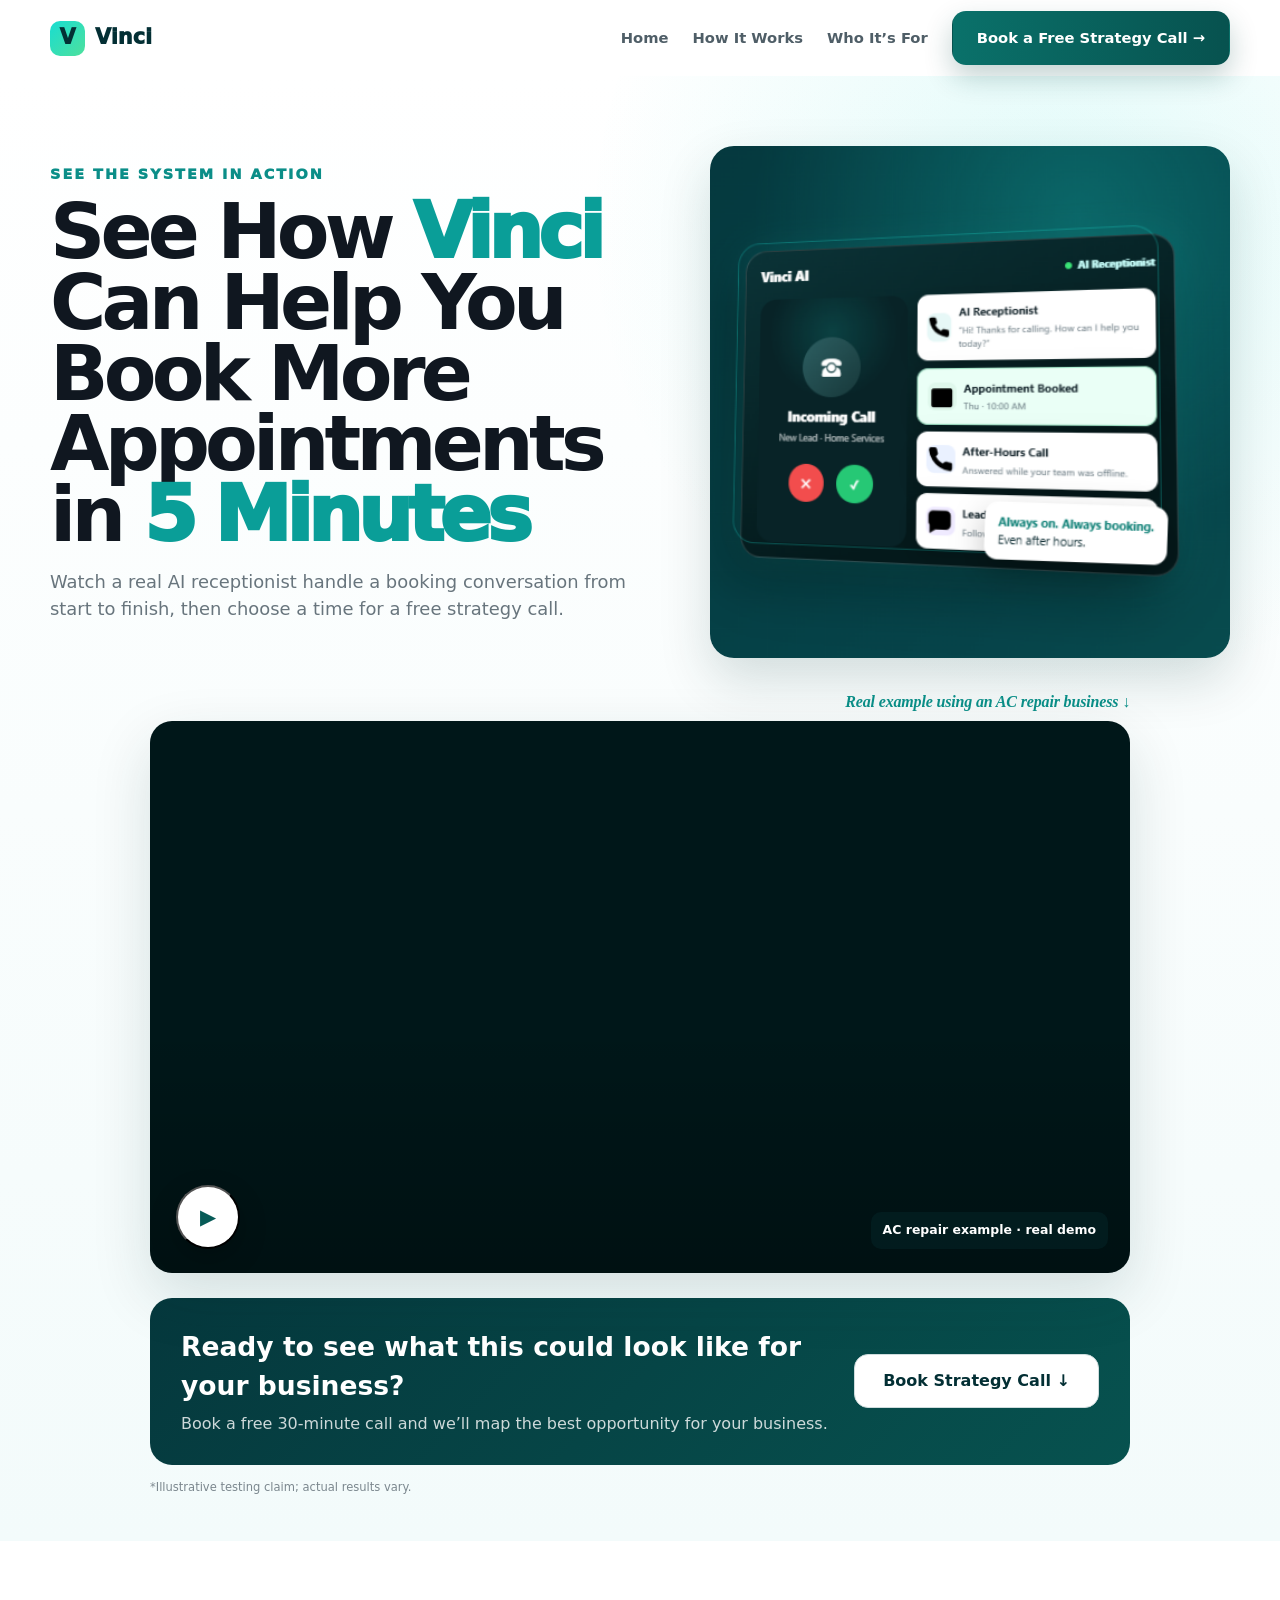
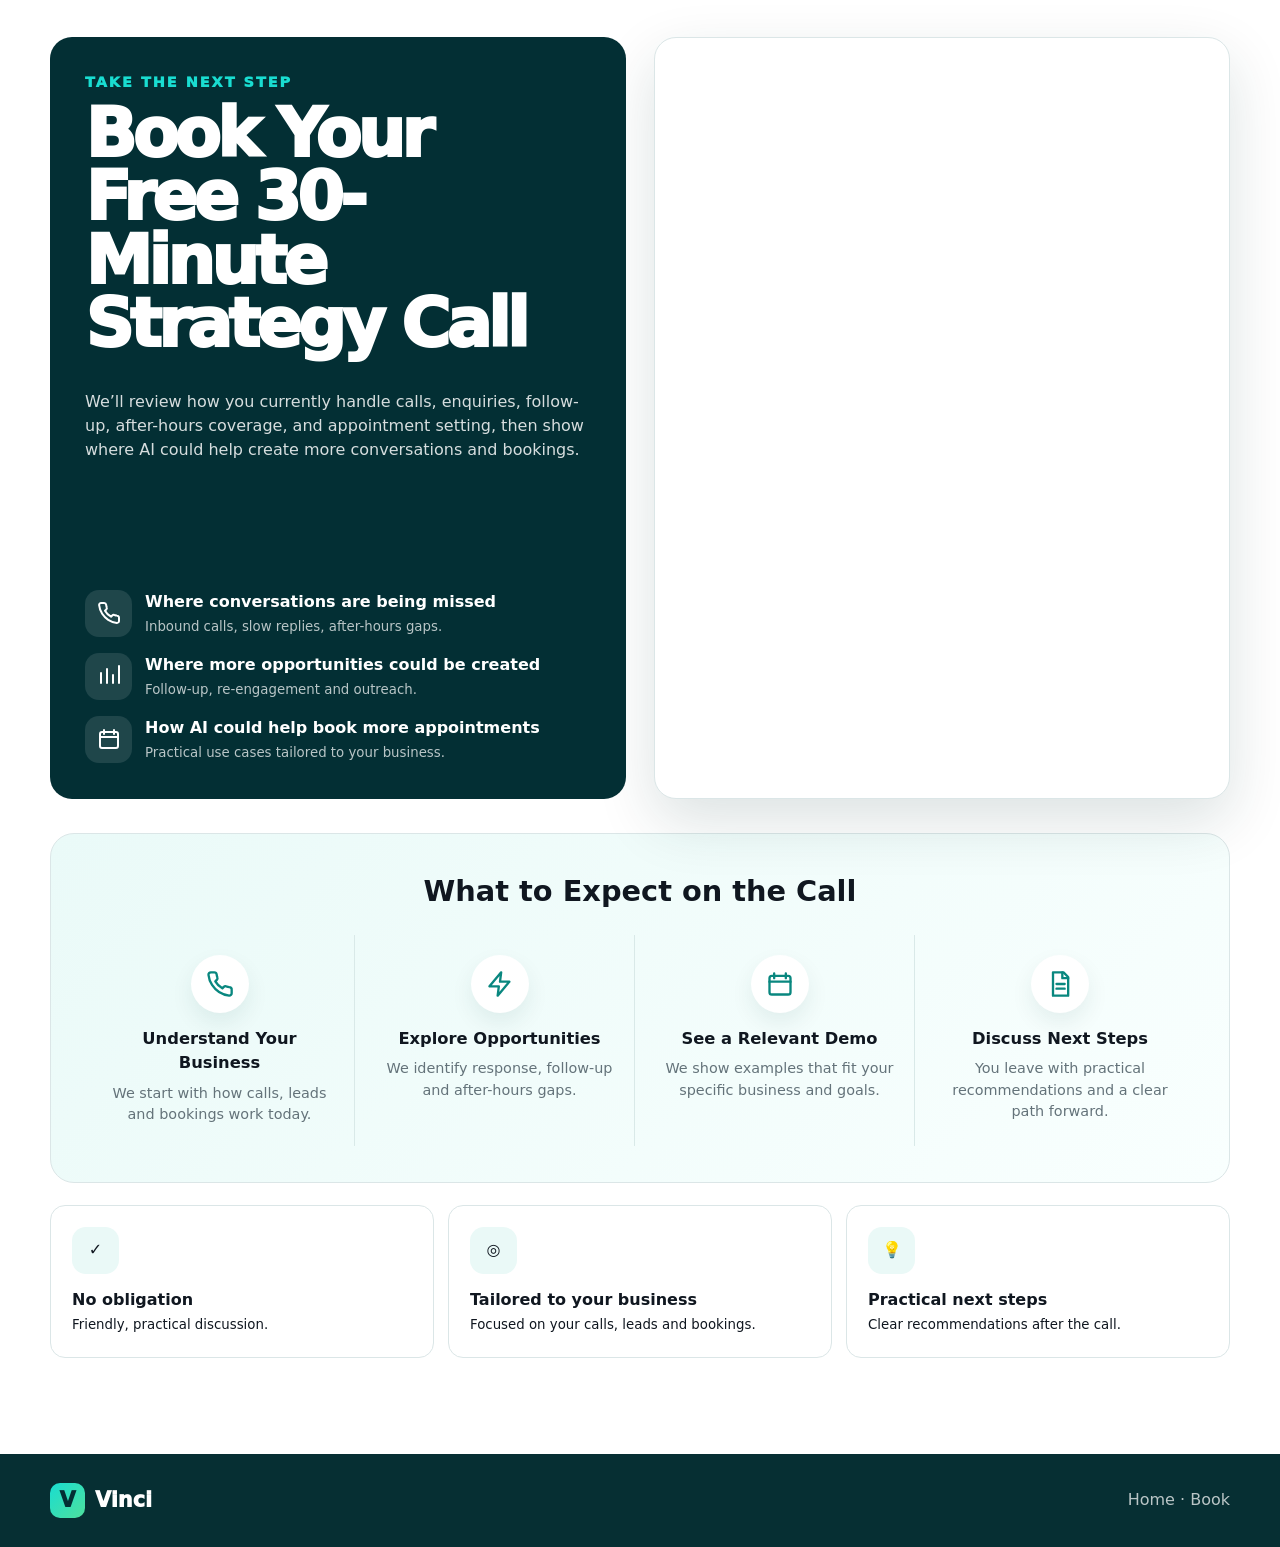
==== booking/index.html @ ddc5b765 "Use official Calendly embed with thank-you redirect" ====
<!doctype html><html><head><meta charset="utf-8"><meta name="viewport" content="width=device-width,initial-scale=1"><title>Book a Free Strategy Call | Vinci</title><link rel="stylesheet" href="/styles.css"></head><body>
<header><div class="container nav"><a class="brand" href="/"><span class="mark">V</span> Vinci</a><nav class="navlinks"><a href="/">Home</a><a href="/#how">How It Works</a><a href="/#industries">Who It’s For</a><a class="btn btn-primary" href="#calendar">Book a Free Strategy Call →</a></nav></div></header>
<section class="page-hero"><div class="container"><div class="booking-intro booking-intro-visual"><div><div class="eyebrow" style="color:#0b8e88">SEE THE SYSTEM IN ACTION</div><h1>See How <span class="booking-highlight">Vinci</span> Can Help You Book More Appointments in <span class="booking-highlight">5 Minutes</span></h1><p class="sub">Watch a real AI receptionist handle a booking conversation from start to finish, then choose a time for a free strategy call.</p></div><div class="booking-hero-art"><img src="/assets/vinci-ai-receptionist-card.png" alt="Vinci AI receptionist receiving a call and booking an appointment"></div></div><div class="booking-video-wrap"><div class="video-demo-note">Real example using an AC repair business ↓</div><div class="video-frame" id="demoVideo"><div class="video-poster" style="background-image:url('https://drive.google.com/thumbnail?id=1KKaw_j008UakHLO01bEk0UsnnMbDaQpM&sz=w1600')" onclick="playDriveVideo('demoVideo')"><button class="custom-play" aria-label="Play video">▶</button><div class="poster-label">AC repair example · real demo</div></div><iframe class="drive-video" data-src="https://drive.google.com/file/d/1KKaw_j008UakHLO01bEk0UsnnMbDaQpM/preview" allow="autoplay; fullscreen" allowfullscreen></iframe></div><div class="after-video-cta"><div><h3>Ready to see what this could look like for your business?</h3><p>Book a free 30-minute call and we’ll map the best opportunity for your business.</p></div><a class="btn btn-secondary" href="#calendar">Book Strategy Call ↓</a></div><div class="disclaimer">*Illustrative testing claim; actual results vary.</div></div></div></section>
<section class="section" id="calendar"><div class="container booking-layout"><div class="booking-copy"><div class="eyebrow">TAKE THE NEXT STEP</div><h2>Book Your <span class="booking-panel-highlight">Free 30-Minute</span> Strategy Call</h2><p>We’ll review how you currently handle calls, enquiries, follow-up, after-hours coverage, and appointment setting, then show where AI could help create more conversations and bookings.</p><div class="booking-points"><div class="booking-point"><span class="point-ico"><svg viewBox="0 0 24 24"><path d="M22 16.9v3a2 2 0 0 1-2.18 2 19.8 19.8 0 0 1-8.63-3.07 19.5 19.5 0 0 1-6-6A19.8 19.8 0 0 1 2.12 4.18 2 2 0 0 1 4.11 2h3a2 2 0 0 1 2 1.72c.12.9.33 1.78.62 2.63a2 2 0 0 1-.45 2.11L8 9.73a16 16 0 0 0 6 6l1.27-1.27a2 2 0 0 1 2.11-.45c.85.29 1.73.5 2.63.62A2 2 0 0 1 22 16.9z"/></svg></span><div><b>Where conversations are being missed</b><br><small>Inbound calls, slow replies, after-hours gaps.</small></div></div><div class="booking-point"><span class="point-ico"><svg viewBox="0 0 24 24"><path d="M4 19V9M10 19V5M16 19v-8M22 19V2"/></svg></span><div><b>Where more opportunities could be created</b><br><small>Follow-up, re-engagement and outreach.</small></div></div><div class="booking-point"><span class="point-ico"><svg viewBox="0 0 24 24"><rect x="3" y="5" width="18" height="16" rx="2"/><path d="M7 3v4M17 3v4M3 10h18"/></svg></span><div><b>How AI could help book more appointments</b><br><small>Practical use cases tailored to your business.</small></div></div></div></div><div class="calendar-card"><div id="calendlyInline" class="calendly-inline-widget" style="min-width:320px;height:760px"></div></div></div>
<div class="container what-expect"><h3>What to Expect on the Call</h3><div class="expect-grid"><div class="expect-step"><div class="expect-icon"><svg viewBox="0 0 24 24"><path d="M22 16.9v3a2 2 0 0 1-2.18 2 19.8 19.8 0 0 1-8.63-3.07 19.5 19.5 0 0 1-6-6A19.8 19.8 0 0 1 2.12 4.18 2 2 0 0 1 4.11 2h3a2 2 0 0 1 2 1.72c.12.9.33 1.78.62 2.63a2 2 0 0 1-.45 2.11L8 9.73a16 16 0 0 0 6 6l1.27-1.27a2 2 0 0 1 2.11-.45c.85.29 1.73.5 2.63.62A2 2 0 0 1 22 16.9z"/></svg></div><b>Understand Your Business</b><p>We start with how calls, leads and bookings work today.</p></div><div class="expect-step"><div class="expect-icon"><svg viewBox="0 0 24 24"><path d="M13 2 3 14h8l-1 8 10-12h-8z"/></svg></div><b>Explore Opportunities</b><p>We identify response, follow-up and after-hours gaps.</p></div><div class="expect-step"><div class="expect-icon"><svg viewBox="0 0 24 24"><rect x="3" y="5" width="18" height="16" rx="2"/><path d="M7 3v4M17 3v4M3 10h18"/></svg></div><b>See a Relevant Demo</b><p>We show examples that fit your specific business and goals.</p></div><div class="expect-step"><div class="expect-icon"><svg viewBox="0 0 24 24"><path d="M6 2h9l4 4v16H6z"/><path d="M14 2v5h5M9 12h7M9 16h7"/></svg></div><b>Discuss Next Steps</b><p>You leave with practical recommendations and a clear path forward.</p></div></div></div>
<div class="container trust-row"><div class="trust"><span class="trust-ico">✓</span><b>No obligation</b><br><small>Friendly, practical discussion.</small></div><div class="trust"><span class="trust-ico">◎</span><b>Tailored to your business</b><br><small>Focused on your calls, leads and bookings.</small></div><div class="trust"><span class="trust-ico">💡</span><b>Practical next steps</b><br><small>Clear recommendations after the call.</small></div></div></section>
<footer class="footer"><div class="container footer-row"><div class="brand" style="color:#fff"><span class="mark">V</span> Vinci</div><div><a href="/">Home</a> · <a href="/booking/">Book</a></div></div></footer><script>function playDriveVideo(id){const f=document.getElementById(id);const i=f.querySelector('iframe');i.src=i.dataset.src+'?autoplay=1';f.classList.add('playing');f.querySelector('.video-poster').style.display='none';}</script>
<script src="https://assets.calendly.com/assets/external/widget.js" async></script>
<script>
(function(){
  function initCalendly(){
    var target=document.getElementById('calendlyInline');
    if(!target) return;
    if(window.Calendly && typeof window.Calendly.initInlineWidget==='function'){
      window.Calendly.initInlineWidget({
        url:'https://calendly.com/vincilabs26/30min',
        parentElement:target,
        prefill:{},
        utm:{}
      });
      return;
    }
    setTimeout(initCalendly,100);
  }

  window.addEventListener('message',function(e){
    var d=e && e.data;
    if(!d || typeof d.event!=='string') return;
    if(d.event==='calendly.event_scheduled'){
      window.location.assign('/thank-you/');
    }
  });

  if(document.readyState==='loading'){
    document.addEventListener('DOMContentLoaded',initCalendly);
  }else{
    initCalendly();
  }
})();
</script></body></html>
---- styles.css ----
:root{--deep:#032f34;--deep2:#064348;--teal:#19ddd1;--teal2:#11b8b2;--mint:#dff9f6;--ink:#101720;--muted:#68757d;--line:#dbe6e7;--wash:#f5fbfb;--white:#fff;--danger:#ff6262;--amber:#f3a12a;--violet:#7a5de8;--blue:#3c8df0;--green:#17b877;--max:1180px;--shadow:0 22px 60px rgba(4,48,52,.14)}
*{box-sizing:border-box}html{scroll-behavior:smooth}body{margin:0;font-family:Inter,ui-sans-serif,system-ui,-apple-system,BlinkMacSystemFont,"Segoe UI",sans-serif;color:var(--ink);background:#fff;line-height:1.5;-webkit-font-smoothing:antialiased}a{text-decoration:none;color:inherit}.container{width:min(calc(100% - 40px),var(--max));margin:0 auto}.nav{height:76px;display:flex;align-items:center;justify-content:space-between;gap:24px}.brand{display:flex;align-items:center;gap:10px;font-size:1.3rem;font-weight:950;color:var(--deep)}.mark{width:35px;height:35px;border-radius:10px;background:linear-gradient(135deg,var(--teal),#4ee09d);display:grid;place-items:center;color:var(--deep);font-weight:1000}.navlinks{display:flex;gap:24px;align-items:center;font-size:.92rem;font-weight:750;color:#4f5e67}.btn{display:inline-flex;align-items:center;justify-content:center;gap:10px;min-height:54px;padding:0 24px;border-radius:14px;font-weight:900;border:1px solid transparent;transition:.2s}.btn-primary{background:linear-gradient(90deg,#0a716a,#07524f);color:#fff;box-shadow:0 12px 28px rgba(5,69,65,.24)}.btn-primary:hover{transform:translateY(-1px)}.btn-secondary{background:#fff;border-color:#cfdcdd;color:var(--deep)}.hero{position:relative;overflow:hidden;background:radial-gradient(circle at 81% 14%,rgba(25,221,209,.25),transparent 27%),linear-gradient(135deg,#042f34,#06454b 72%,#0a5352);color:#fff;padding:78px 0 34px}.hero:after{content:"";position:absolute;width:520px;height:520px;border-radius:50%;right:-170px;bottom:-290px;background:rgba(25,221,209,.07)}.hero-grid{position:relative;z-index:1;display:grid;grid-template-columns:.98fr 1.02fr;gap:58px;align-items:center}.eyebrow{font-size:.9rem;letter-spacing:.14em;text-transform:uppercase;font-weight:950;color:#78eee7}.hero h1{font-size:clamp(3.7rem,7vw,6.4rem);line-height:.9;letter-spacing:-.068em;margin:15px 0 20px;max-width:760px}.hero h1 .accent{color:var(--teal)}.lead{font-size:1.1rem;color:rgba(255,255,255,.84);max-width:680px}.actions{display:flex;gap:13px;flex-wrap:wrap;margin-top:30px}.hero .btn-secondary{background:transparent;border-color:rgba(255,255,255,.55);color:#fff}.hero-visual{position:relative;min-height:455px;perspective:1200px}.hero-device{position:absolute;inset:28px 12px 12px 30px;transform:rotateY(-9deg) rotateX(3deg);transform-origin:center;border-radius:30px;background:linear-gradient(160deg,#0a2b2e,#05191b 72%);border:1px solid rgba(255,255,255,.15);box-shadow:-24px 28px 80px rgba(0,0,0,.34),0 0 44px rgba(25,221,209,.14);padding:22px}.hero-device:before{content:"";position:absolute;inset:-16px 18px 18px -16px;border:1px solid rgba(25,221,209,.32);border-radius:32px;z-index:-1}.device-head{display:flex;justify-content:space-between;align-items:center;margin-bottom:18px}.device-brand{font-weight:950;font-size:1.18rem}.live{display:flex;align-items:center;gap:7px;font-size:.8rem;font-weight:900;color:#c7fffb}.dot{width:9px;height:9px;border-radius:50%;background:#3be477}.device-grid{display:grid;grid-template-columns:.82fr 1.18fr;gap:14px}.phone-panel{border-radius:23px;background:radial-gradient(circle at 50% 14%,rgba(25,221,209,.16),transparent 30%),#082327;padding:20px;min-height:325px;display:flex;flex-direction:column;align-items:center;justify-content:center}.call-avatar{width:84px;height:84px;border-radius:50%;display:grid;place-items:center;background:linear-gradient(135deg,#2d5f62,#17383a);font-size:2rem;margin-bottom:13px}.incoming{font-size:1.18rem;font-weight:900}.caller{font-size:.82rem;color:rgba(255,255,255,.63);margin-top:4px}.phone-actions{display:flex;gap:18px;margin-top:28px}.phone-action{width:52px;height:52px;border-radius:50%;display:grid;place-items:center;font-weight:950}.hang{background:#f24d4d}.answer{background:#26c875}.conversation{display:grid;align-content:start;gap:11px}.mini-card{background:#fff;color:#15252c;border-radius:15px;padding:15px 16px;box-shadow:0 13px 32px rgba(0,0,0,.18)}.mini-card .row{display:flex;gap:10px;align-items:center}.mini-icon{width:38px;height:38px;border-radius:11px;display:grid;place-items:center;font-weight:900}.mini-card b{font-size:.92rem}.mini-card p{margin:4px 0 0;font-size:.78rem;color:#60717a}.mini-card.booked{background:#eafff6;border:1px solid #abefd0}.floating-badge{position:absolute;right:-15px;bottom:24px;border-radius:18px;background:#fff;color:#113036;padding:15px 18px;box-shadow:0 18px 42px rgba(0,0,0,.24);transform:rotate(3deg)}.floating-badge b{display:block;color:#087d73}.metrics{position:relative;z-index:2;display:grid;grid-template-columns:repeat(4,1fr);gap:15px;margin-top:36px}.metric{border:1px solid rgba(255,255,255,.2);border-radius:18px;padding:23px;background:rgba(255,255,255,.05);min-height:150px}.metric-icon,.claim-ico{width:46px;height:46px;border-radius:13px;display:grid;place-items:center;background:rgba(25,221,209,.12);margin-bottom:14px}.metric-icon svg,.claim-ico svg,.feature-ico svg,.pain-ico svg,.industry-ico svg,.trust-ico svg,.point-ico svg,.confirm-ico svg{width:24px;height:24px;stroke:currentColor;stroke-width:2;fill:none;stroke-linecap:round;stroke-linejoin:round}.metric strong{display:block;font-size:2.45rem;line-height:1;color:var(--teal);letter-spacing:-.04em}.metric span{display:block;margin-top:8px;color:rgba(255,255,255,.92);font-weight:750}.metric small{display:block;margin-top:6px;color:rgba(255,255,255,.58);font-size:.72rem}.section{padding:96px 0}.section h2{font-size:clamp(2.7rem,5vw,4.6rem);line-height:.96;letter-spacing:-.056em;margin:10px 0 18px}.section .sub{color:var(--muted);font-size:1.1rem;max-width:730px}.pain-grid{display:grid;grid-template-columns:1.02fr .98fr;gap:48px;align-items:center}.pain-cards{display:grid;grid-template-columns:repeat(3,1fr);gap:17px;margin-top:31px}.pain{border:1px solid var(--line);border-radius:19px;padding:25px;background:#fff}.pain-ico,.feature-ico,.industry-ico,.trust-ico,.point-ico,.confirm-ico{width:47px;height:47px;border-radius:14px;display:grid;place-items:center;margin-bottom:14px}.pain b{font-size:1.15rem}.pain .num{font-size:2.05rem;font-weight:950;color:#d23b3b;display:block}.pain-visual{min-height:420px;border-radius:28px;background:linear-gradient(135deg,#f1f8f7,#e4f4f2);display:grid;grid-template-columns:.9fr 1.1fr;gap:18px;align-items:center;padding:30px;position:relative;overflow:hidden}.lost-figure{height:320px;border-radius:22px;background:linear-gradient(145deg,#e5ecec,#cddcdb);position:relative;overflow:hidden}.lost-figure:before{content:"";position:absolute;width:165px;height:165px;border-radius:50%;background:linear-gradient(145deg,#5f7072,#33464a);left:50%;top:62px;transform:translateX(-50%)}.lost-figure:after{content:"";position:absolute;width:230px;height:140px;border-radius:120px 120px 0 0;background:#506266;left:50%;bottom:0;transform:translateX(-50%)}.missed-stack{width:100%}.missed{background:#fff;border-radius:16px;padding:16px 18px;box-shadow:0 12px 30px rgba(0,0,0,.08);margin:12px 0;border-left:5px solid #ff5d5d}.missed:nth-child(2){margin-left:22px}.missed:nth-child(3){margin-left:44px}.scribble{font-weight:900;color:#456269;margin-top:20px;font-style:italic}.features{background:linear-gradient(180deg,#eefafa,#fff)}.feature-grid{display:grid;grid-template-columns:.78fr 1.22fr;gap:48px;align-items:start}.feature-list{display:grid;grid-template-columns:repeat(3,1fr);gap:15px}.feature{border:1px solid var(--line);border-radius:17px;padding:23px;background:#fff;min-height:158px}.feature strong{display:block;font-size:1.02rem}.feature p{margin:.45rem 0 0;color:var(--muted);font-size:.91rem}.cta-row{display:flex;gap:12px;flex-wrap:wrap;margin-top:29px}.demo-band{background:linear-gradient(135deg,#06383d,#0a4e4e);color:#fff;padding:62px 0}.demo-grid{display:grid;grid-template-columns:.8fr 1.2fr;gap:40px;align-items:center}.video-frame{border-radius:22px;overflow:hidden;box-shadow:var(--shadow);background:#001719;position:relative;aspect-ratio:16/9}.drive-video{width:100%;height:100%;border:0;display:none;background:#000}.video-frame.playing .drive-video{display:block}.video-poster{position:absolute;inset:0;background-size:cover;background-position:center;cursor:pointer}.video-poster:after{content:"";position:absolute;inset:0;background:linear-gradient(180deg,transparent 55%,rgba(0,0,0,.28))}.custom-play{position:absolute;left:26px;bottom:24px;width:64px;height:64px;border-radius:50%;background:#fff;color:#075b57;display:grid;place-items:center;z-index:2;box-shadow:0 10px 28px rgba(0,0,0,.22);font-size:1.3rem}.poster-label{position:absolute;right:22px;bottom:24px;z-index:2;background:rgba(3,31,34,.78);color:#fff;padding:9px 12px;border-radius:10px;font-size:.78rem;font-weight:850}.industries{display:grid;grid-template-columns:repeat(4,1fr);gap:17px;margin-top:31px}.industry{border:1px solid var(--line);border-radius:18px;padding:23px;background:#fff}.final-cta{background:linear-gradient(135deg,#dff8f7,#f4fffe);text-align:center;padding:84px 0}.final-cta h2{margin:0 auto 14px;max-width:850px}.footer{background:#062f33;color:rgba(255,255,255,.72);padding:29px 0}.footer-row{display:flex;justify-content:space-between;align-items:center;gap:20px}.page-hero{padding:70px 0 44px;background:radial-gradient(circle at 83% 10%,rgba(25,221,209,.13),transparent 28%),linear-gradient(180deg,#fff,#f3fbfb)}.page-hero h1{font-size:clamp(3.25rem,6vw,5.5rem);line-height:.92;letter-spacing:-.062em;margin:12px 0 18px;max-width:980px}.page-hero .sub{color:var(--muted);font-size:1.12rem;max-width:800px}.booking-intro{display:grid;grid-template-columns:1fr .42fr;gap:24px;align-items:end}.side-note{font-size:1.15rem;font-weight:900;color:#0e6e69;font-style:italic;transform:rotate(-3deg);padding-bottom:12px}.claim-strip{display:grid;grid-template-columns:repeat(4,1fr);gap:13px;margin:30px 0}.claim{border:1px solid var(--line);border-radius:17px;padding:20px;background:#fff}.claim-top{display:flex;align-items:center;gap:12px}.claim-ico{background:#eaf9f7;margin:0;flex:0 0 auto}.claim strong{display:block;font-size:1.58rem;color:var(--deep)}.booking-video-wrap{max-width:980px;margin:0 auto}.after-video-cta{margin:25px auto 0;max-width:980px;border-radius:22px;background:linear-gradient(135deg,#05383d,#07524f);color:#fff;padding:29px 31px;display:flex;justify-content:space-between;gap:24px;align-items:center}.after-video-cta h3{font-size:1.66rem;margin:0 0 6px}.after-video-cta p{margin:0;color:rgba(255,255,255,.8)}.booking-layout{display:grid;grid-template-columns:.78fr 1.22fr;gap:25px;align-items:start}.booking-copy{background:var(--deep);color:#fff;border-radius:22px;padding:35px;position:sticky;top:20px}.booking-copy h2{font-size:2.9rem}.booking-copy p{color:rgba(255,255,255,.8)}.booking-points{display:grid;gap:15px;margin-top:22px}.booking-point{display:flex;gap:13px}.booking-point .point-ico{background:rgba(255,255,255,.1);margin:0;color:#fff;flex:0 0 auto}.calendar-card{border:1px solid var(--line);border-radius:22px;overflow:hidden;background:#fff;box-shadow:var(--shadow)}.calendar{width:100%;height:760px;border:0}.what-expect{margin-top:34px;border:1px solid var(--line);border-radius:24px;padding:30px;background:linear-gradient(135deg,#effcfb,#fff)}.what-expect h3{font-size:1.55rem;margin:0 0 22px;text-align:center}.expect-grid{display:grid;grid-template-columns:repeat(4,1fr);gap:16px}.expect-step{text-align:center;padding:18px}.expect-num{width:44px;height:44px;border-radius:50%;display:grid;place-items:center;background:#e2faf7;color:#087d75;font-weight:950;margin:0 auto 12px}.trust-row{display:grid;grid-template-columns:repeat(3,1fr);gap:14px;margin-top:22px}.trust{padding:21px;border:1px solid var(--line);border-radius:15px;background:#fff}.trust-ico{background:#eaf9f7}.confirm-hero{position:relative;text-align:center;padding:78px 0 44px;background:linear-gradient(180deg,#effcfb,#fff);overflow:hidden}.confetti{position:absolute;inset:0;pointer-events:none}.confetti i{position:absolute;width:8px;height:18px;border-radius:3px;opacity:.9;transform:rotate(var(--r))}.confetti i:nth-child(1){left:12%;top:22%;background:#19ddd1;--r:22deg}.confetti i:nth-child(2){left:19%;top:14%;background:#f3a12a;--r:-18deg}.confetti i:nth-child(3){left:29%;top:27%;background:#7a5de8;--r:38deg}.confetti i:nth-child(4){left:72%;top:17%;background:#19ddd1;--r:-30deg}.confetti i:nth-child(5){left:81%;top:29%;background:#f3a12a;--r:16deg}.confetti i:nth-child(6){left:88%;top:12%;background:#3c8df0;--r:44deg}.confetti i:nth-child(7){left:61%;top:31%;background:#17b877;--r:-22deg}.confetti i:nth-child(8){left:37%;top:10%;background:#ff6262;--r:35deg}.checkmark{width:82px;height:82px;border-radius:50%;display:grid;place-items:center;background:#e6fff4;color:#11a96d;font-size:2.15rem;margin:0 auto 18px;position:relative;z-index:1}.confirm-hero h1{font-size:clamp(3.2rem,6vw,5.6rem);letter-spacing:-.062em;line-height:.94;margin:0;position:relative;z-index:1}.confirm-card{margin:30px auto 0;max-width:860px;border:1px solid var(--line);border-radius:20px;padding:24px 26px;background:#fff;display:grid;grid-template-columns:1.15fr 1fr 1fr;gap:16px;text-align:left;position:relative;z-index:1;box-shadow:0 16px 40px rgba(4,48,52,.08)}.confirm-item{display:flex;gap:11px}.confirm-ico{background:#eaf9f7;margin:0;flex:0 0 auto}.confirm-item b{font-size:1.02rem}.date-prominent{font-size:1.35rem;font-weight:950;color:var(--deep);line-height:1.15}.ty-layout{display:grid;grid-template-columns:1.12fr .88fr;gap:32px;align-items:start}.steps{display:grid;gap:16px}.steps-title{font-size:1.65rem;font-weight:950;margin-bottom:2px}.step{border:1px solid var(--line);border-radius:17px;padding:20px;background:#fff;display:flex;gap:14px}.stepnum{width:42px;height:42px;border-radius:12px;display:grid;place-items:center;background:#eaf9f7;color:#057d78;font-weight:950;flex:0 0 auto}.step b{font-size:1.06rem}.disclaimer{font-size:.72rem;color:#7b878e;margin-top:14px}
@media(max-width:980px){.hero-grid,.pain-grid,.feature-grid,.demo-grid,.booking-layout,.ty-layout,.booking-intro{grid-template-columns:1fr}.hero-visual{min-height:430px}.metrics,.claim-strip{grid-template-columns:repeat(2,1fr)}.feature-list{grid-template-columns:repeat(2,1fr)}.industries{grid-template-columns:repeat(2,1fr)}.booking-copy{position:static}.confirm-card{grid-template-columns:1fr}.expect-grid{grid-template-columns:repeat(2,1fr)}.navlinks a:not(.btn){display:none}}@media(max-width:620px){.container{width:min(calc(100% - 28px),var(--max))}.metrics,.claim-strip,.pain-cards,.feature-list,.industries,.trust-row,.expect-grid{grid-template-columns:1fr}.hero{padding-top:50px}.section{padding:68px 0}.hero-visual{min-height:400px}.hero-device{inset:24px 0}.device-grid{grid-template-columns:1fr}.conversation{display:none}.calendar{height:720px}.after-video-cta{flex-direction:column;align-items:flex-start}.pain-visual{grid-template-columns:1fr}.lost-figure{display:none}}

/* 2026-10-21 fidelity fixes */
.hero .eyebrow{font-size:1rem;letter-spacing:.15em}
.hero .btn-primary{background:linear-gradient(90deg,#22ddd4,#39e7d0);color:#04363a;font-size:1.03rem;min-height:58px;padding:0 30px;box-shadow:0 15px 34px rgba(25,221,209,.28)}
.mockup-hero-image{width:100%;max-width:610px;display:block;margin-left:auto;border-radius:28px;filter:drop-shadow(0 28px 42px rgba(0,0,0,.28));transform:perspective(1000px) rotateY(-2deg)}
.pain-visual.person-visual{min-height:420px;background-image:linear-gradient(90deg,rgba(244,251,250,.10),rgba(244,251,250,.04)),url('[data-uri]');background-size:cover;background-position:center;border-radius:28px;position:relative;overflow:hidden;display:block;padding:0}
.person-call-stack{position:absolute;left:22px;top:22px;width:54%;display:grid;gap:12px}
.person-call{background:rgba(255,255,255,.96);border-radius:15px;padding:14px 16px;border-left:5px solid #ff5d5d;box-shadow:0 14px 30px rgba(0,0,0,.10);font-size:.84rem}
.person-note{position:absolute;left:26px;bottom:22px;background:rgba(255,255,255,.93);padding:11px 14px;border-radius:12px;font-weight:900;color:#36565a;font-style:italic}
.demo-title{font-size:clamp(2.7rem,4.3vw,4.15rem);line-height:.96;margin:10px 0 12px;letter-spacing:-.05em}
.demo-title span{display:block;white-space:nowrap}
.after-video-cta .btn{white-space:nowrap;min-width:245px}
.what-expect{background:linear-gradient(135deg,#eafaf8,#f9fffe);padding:36px 34px}
.what-expect h3{font-size:1.8rem}
.expect-grid{gap:10px}
.expect-step{border-right:1px solid #d9e9e8;padding:20px 16px}
.expect-step:last-child{border-right:0}
.expect-icon{width:58px;height:58px;border-radius:50%;display:grid;place-items:center;margin:0 auto 14px;background:#fff;color:#09877f;box-shadow:0 10px 22px rgba(4,65,64,.08)}
.expect-icon svg{width:28px;height:28px;stroke:currentColor;stroke-width:2;fill:none;stroke-linecap:round;stroke-linejoin:round}
.expect-step b{display:block;font-size:1.02rem;margin-bottom:7px}
.expect-step p{margin:0;color:#64737a;font-size:.9rem}
@media(max-width:980px){.mockup-hero-image{margin:0 auto;max-width:650px}.demo-title span{white-space:normal}.person-call-stack{width:58%}}
@media(max-width:620px){.hero .eyebrow{font-size:.82rem}.after-video-cta .btn{min-width:0;width:100%}.expect-step{border-right:0;border-bottom:1px solid #d9e9e8}.expect-step:last-child{border-bottom:0}.person-call-stack{width:70%}}

/* 2026-10-21 hero + missed-call composition correction */
.hero{padding:56px 0 24px}
.hero .container{width:min(calc(100% - 40px),1450px)}
.hero-grid{grid-template-columns:.86fr 1.14fr;gap:42px;align-items:center}
.hero-visual{min-height:340px;display:flex;align-items:center;justify-content:center;overflow:visible}
.mockup-hero-image{width:118%;max-width:760px;margin:0 -7% 0 0;border-radius:28px;transform:none;filter:drop-shadow(0 26px 42px rgba(0,0,0,.30))}
.hero .actions{margin-top:24px}
.hero .btn-primary{min-height:62px;padding:0 34px;font-size:1.08rem}
.metrics{margin-top:26px;gap:16px}
.metric{min-height:135px;padding:20px}
.pain-visual.person-visual{background-size:contain;background-repeat:no-repeat;background-position:center right;background-color:#f4faf9;min-height:410px}
.person-call-stack,.person-note{display:none!important}
@media(max-width:980px){
  .hero .container{width:min(calc(100% - 34px),900px)}
  .hero-grid{grid-template-columns:1fr}
  .hero-visual{min-height:auto}
  .mockup-hero-image{width:100%;max-width:700px;margin:0 auto}
}

/* 2026-10-21 final composition correction */
.hero{padding:54px 0 30px}
.hero .container{width:min(calc(100% - 44px),1260px)}
.hero-grid{grid-template-columns:.92fr 1.08fr;gap:50px;align-items:center}
.hero-visual{min-height:0;display:flex;align-items:center;justify-content:flex-end}
.mockup-hero-image{
  width:min(100%,590px);
  max-width:590px;
  height:auto;
  margin:0;
  border-radius:26px;
  object-fit:contain;
  filter:drop-shadow(0 22px 34px rgba(0,0,0,.26));
}
.metrics{
  width:100%;
  grid-template-columns:repeat(4,minmax(0,1fr));
  gap:18px;
  margin-top:30px;
}
.metric{
  min-height:158px;
  padding:24px 25px;
  display:flex;
  flex-direction:column;
  justify-content:flex-start;
}
.metric strong{font-size:2.55rem}
.hero .disclaimer{margin-top:10px;text-align:right}
.pain-grid{
  grid-template-columns:1.04fr .96fr;
  gap:54px;
}
.pain-visual.person-visual{
  width:100%;
  max-width:470px;
  min-height:350px;
  justify-self:end;
  background-size:cover;
  background-position:center center;
  background-repeat:no-repeat;
  background-color:#eef7f6;
  border-radius:24px;
  box-shadow:0 18px 42px rgba(4,48,52,.12);
}
.person-call-stack{display:none!important}
.person-note{
  display:block!important;
  left:24px;
  bottom:20px;
  max-width:255px;
  background:rgba(255,255,255,.94);
  border:1px solid rgba(6,80,78,.10);
  box-shadow:0 10px 24px rgba(0,0,0,.08);
  color:#31595c;
  font-size:.88rem;
}
@media(max-width:980px){
  .hero-grid{grid-template-columns:1fr}
  .hero-visual{justify-content:center}
  .mockup-hero-image{width:min(100%,620px);max-width:620px}
  .metrics{grid-template-columns:repeat(2,minmax(0,1fr))}
  .pain-grid{grid-template-columns:1fr}
  .pain-visual.person-visual{justify-self:center;max-width:520px}
}
@media(max-width:620px){
  .metrics{grid-template-columns:1fr}
  .metric{min-height:0}
}

/* Crisp homepage visuals - no embedded raster hero */
.crisp-hero{
  min-height:430px;
  display:flex;
  align-items:center;
  justify-content:center;
  overflow:visible;
}
.crisp-hero .hero-device{
  position:relative;
  inset:auto;
  width:100%;
  max-width:620px;
  min-height:390px;
  transform:perspective(1100px) rotateY(-7deg) rotateX(2deg);
  border-radius:30px;
  padding:22px;
  background:linear-gradient(155deg,#0b3337,#04191b 72%);
  border:1px solid rgba(255,255,255,.16);
  box-shadow:-24px 30px 80px rgba(0,0,0,.34),0 0 50px rgba(25,221,209,.16);
}
.crisp-hero .hero-device:before{
  content:"";
  position:absolute;
  inset:-13px 18px 18px -13px;
  border:1px solid rgba(25,221,209,.30);
  border-radius:32px;
  z-index:-1;
}
.crisp-hero .device-grid{grid-template-columns:.82fr 1.18fr;gap:14px}
.crisp-hero .phone-panel{min-height:310px}
.crisp-hero .conversation{gap:10px}
.crisp-hero .mini-card{padding:13px 14px}
.crisp-hero .floating-badge{
  right:-4px;
  bottom:4px;
  transform:rotate(2deg);
}
.pain-visual.person-visual{
  position:relative;
  min-height:420px;
  display:block;
  overflow:hidden;
  padding:0;
  background:#eef7f6!important;
  border-radius:26px;
  box-shadow:0 18px 44px rgba(4,48,52,.13);
}
.person-photo{
  position:absolute;
  inset:0;
  width:100%;
  height:100%;
  object-fit:cover;
  object-position:center 34%;
  display:block;
}
.person-shade{
  position:absolute;
  inset:0;
  background:linear-gradient(90deg,rgba(246,251,250,.98) 0%,rgba(246,251,250,.78) 34%,rgba(246,251,250,.18) 63%,rgba(246,251,250,0) 100%);
}
.person-call-stack{
  display:grid!important;
  position:absolute;
  left:24px;
  top:30px;
  width:48%;
  gap:12px;
  z-index:2;
}
.person-call{
  margin:0!important;
  background:rgba(255,255,255,.97);
  border-radius:14px;
  padding:14px 16px;
  border-left:5px solid #ff5d5d;
  box-shadow:0 12px 28px rgba(0,0,0,.10);
  color:#23343a;
}
.person-note{
  display:block!important;
  position:absolute;
  left:28px;
  bottom:28px;
  z-index:2;
  max-width:245px;
  background:rgba(255,255,255,.94);
  border-radius:12px;
  padding:11px 14px;
  box-shadow:0 10px 24px rgba(0,0,0,.08);
  color:#31595c;
  font-size:.9rem;
  font-weight:900;
  font-style:italic;
}
@media(max-width:980px){
  .crisp-hero{min-height:400px}
  .crisp-hero .hero-device{max-width:650px;transform:none}
  .pain-visual.person-visual{max-width:570px;margin:0 auto}
}
@media(max-width:620px){
  .crisp-hero .device-grid{grid-template-columns:1fr}
  .crisp-hero .conversation{display:none}
  .crisp-hero .hero-device{min-height:330px}
  .person-call-stack{width:62%;left:14px;top:18px}
  .person-note{left:16px;bottom:16px}
}

/* 2026-10-21 booking calendar balance */
#calendar .booking-layout{
  grid-template-columns:1fr 1fr;
  gap:28px;
  align-items:start;
}
#calendar .booking-copy,
#calendar .calendar-card{
  width:100%;
}
@media(max-width:980px){
  #calendar .booking-layout{grid-template-columns:1fr}
}

/* 2026-10-21 booking panel height balance */
#calendar .booking-layout{align-items:stretch}
#calendar .booking-copy{
  height:100%;
  min-height:512px;
  display:flex;
  flex-direction:column;
}
#calendar .booking-copy .booking-points{
  margin-top:auto;
}
#calendar .calendar-card{height:100%}
@media(max-width:980px){
  #calendar .booking-copy{min-height:0}
  #calendar .booking-copy .booking-points{margin-top:24px}
}

/* 2026-10-21 exact approved hero artwork */
.homepage-hero-image-wrap{
  min-height:0!important;
  display:flex;
  align-items:center;
  justify-content:flex-end;
}
.homepage-hero-image{
  display:block;
  width:100%;
  max-width:690px;
  height:auto;
  border-radius:26px;
  box-shadow:0 28px 60px rgba(0,0,0,.23);
}
.booking-intro-visual{
  grid-template-columns:1.05fr .95fr;
  gap:44px;
  align-items:center;
}
.booking-hero-art{
  position:relative;
  display:flex;
  flex-direction:column;
  align-items:flex-end;
}
.booking-hero-art img{
  display:block;
  width:100%;
  max-width:520px;
  height:auto;
  border-radius:24px;
  box-shadow:0 22px 52px rgba(4,48,52,.16);
}
.booking-hero-art .side-note{
  width:100%;
  max-width:520px;
  margin-top:12px;
  padding:0 6px 0 0;
  text-align:right;
  transform:none;
}
@media(max-width:980px){
  .homepage-hero-image{max-width:760px;margin:0 auto}
  .booking-intro-visual{grid-template-columns:1fr}
  .booking-hero-art{align-items:center}
  .booking-hero-art img{max-width:620px}
  .booking-hero-art .side-note{text-align:center;max-width:620px}
}

/* 2026-10-21 polish exact approved hero assets */
.hero .hero-grid{
  grid-template-columns:.82fr 1.18fr;
  gap:34px;
}
.homepage-hero-image-wrap{
  overflow:visible;
  justify-content:center;
}
.homepage-hero-image{
  width:115%;
  max-width:790px;
  margin-right:-7%;
  border-radius:30px;
  object-fit:contain;
  box-shadow:0 30px 68px rgba(0,0,0,.24);
}
.booking-intro-visual{
  position:relative;
  margin-bottom:34px;
  align-items:center;
}
.booking-hero-art{
  position:static;
}
.booking-hero-art .side-note{
  position:absolute;
  right:4px;
  bottom:-30px;
  width:auto;
  max-width:none;
  margin:0;
  padding:0;
  text-align:right;
  white-space:nowrap;
  transform:none;
}
@media(max-width:1180px){
  .homepage-hero-image{
    width:108%;
    max-width:720px;
    margin-right:-3%;
  }
}
@media(max-width:980px){
  .hero .hero-grid{grid-template-columns:1fr}
  .homepage-hero-image{
    width:100%;
    max-width:760px;
    margin:8px auto 0;
  }
  .booking-intro-visual{margin-bottom:18px}
  .booking-hero-art .side-note{
    position:static;
    width:100%;
    margin-top:12px;
    text-align:center;
    white-space:normal;
  }
}

/* 2026-10-21 integrated markup hero + expanded metrics */
.hero .hero-grid{
  grid-template-columns:.88fr 1.12fr;
  gap:48px;
  align-items:center;
}
.hero .crisp-hero{
  min-height:430px;
  display:flex;
  align-items:center;
  justify-content:center;
  overflow:visible;
}
.hero .crisp-hero .hero-device{
  position:relative;
  inset:auto;
  width:100%;
  max-width:640px;
  min-height:400px;
  transform:perspective(1100px) rotateY(-6deg) rotateX(2deg);
  padding:22px;
}
.hero .metrics{
  width:100%;
  grid-template-columns:repeat(4,minmax(0,1fr));
  gap:20px;
  margin-top:34px;
}
.hero .metric{
  min-height:188px;
  padding:28px 28px 26px;
  border-radius:20px;
  background:rgba(255,255,255,.06);
}
.hero .metric-icon{
  width:50px;
  height:50px;
  margin-bottom:16px;
}
.hero .metric strong{
  font-size:clamp(2.35rem,3.2vw,3rem);
  line-height:.96;
}
.hero .metric span{
  font-size:1.05rem;
  line-height:1.25;
  margin-top:10px;
}
.hero .metric small{margin-top:8px}
.hero .disclaimer{margin-top:10px;text-align:right}
@media(max-width:980px){
  .hero .hero-grid{grid-template-columns:1fr}
  .hero .crisp-hero{min-height:390px}
  .hero .crisp-hero .hero-device{max-width:680px;transform:none}
  .hero .metrics{grid-template-columns:repeat(2,minmax(0,1fr))}
}
@media(max-width:620px){
  .hero .metrics{grid-template-columns:1fr}
  .hero .metric{min-height:0}
}

/* 2026-10-21 bright integrated hero markup */
.bright-hero{
  min-height:430px;
  display:flex;
  align-items:center;
  justify-content:center;
}
.bright-scene{
  position:relative;
  width:100%;
  max-width:720px;
  min-height:430px;
  border-radius:34px;
  overflow:hidden;
  background:
    radial-gradient(circle at 82% 18%,rgba(255,255,255,.95),rgba(255,255,255,0) 28%),
    linear-gradient(135deg,#f5ffff 0%,#dff8fb 48%,#eafdfb 100%);
  box-shadow:0 28px 70px rgba(0,0,0,.18);
  border:1px solid rgba(255,255,255,.7);
}
.phone-shell{
  position:absolute;
  left:22px;
  top:24px;
  width:205px;
  height:360px;
  border-radius:32px;
  padding:20px 18px;
  background:linear-gradient(160deg,#112e36,#06171d 75%);
  color:#fff;
  transform:rotate(-7deg);
  box-shadow:0 22px 45px rgba(0,0,0,.30);
}
.phone-top{font-size:.7rem;opacity:.8}
.phone-brand{text-align:center;margin-top:42px;font-size:1.25rem;font-weight:800}
.call-time{text-align:center;font-size:.8rem;opacity:.72;margin-top:4px}
.v-orb{
  width:82px;height:82px;border-radius:50%;display:grid;place-items:center;
  margin:22px auto 24px;font-size:2.3rem;font-weight:950;color:#12e4da;
  border:3px solid #12e4da;box-shadow:0 0 24px rgba(18,228,218,.5) inset,0 0 20px rgba(18,228,218,.4);
}
.phone-tools{display:flex;justify-content:space-around;font-size:1.2rem;color:#e3ecee}
.hangup{
  width:56px;height:56px;border-radius:50%;display:grid;place-items:center;
  margin:30px auto 0;background:#ff4d4d;transform:rotate(135deg);font-size:1.2rem
}
.chat-stack{
  position:absolute;left:225px;top:28px;width:355px;display:grid;gap:13px;
}
.chat-bubble{
  display:grid;grid-template-columns:42px 1fr;gap:11px;
  background:rgba(255,255,255,.94);border-radius:18px;padding:14px 15px;
  box-shadow:0 10px 22px rgba(29,91,98,.10);color:#223039;
}
.chat-bubble .avatar{
  width:38px;height:38px;border-radius:50%;display:grid;place-items:center;
  background:#ffd9c8;color:#8f3d2e;font-weight:900
}
.chat-bubble .avatar.teal{background:#24d4ca;color:#fff}
.chat-bubble b{font-size:.95rem}
.chat-bubble small{float:right;color:#a0abb0}
.chat-bubble p{margin:5px 0 0;font-size:.83rem;line-height:1.35;color:#394b52}
.slot-rail{
  position:absolute;right:18px;top:88px;width:110px;display:grid;gap:12px;z-index:3
}
.calendar-symbol{width:46px;height:46px;margin:0 auto 4px;color:#23b9d7}
.calendar-symbol svg,.booked-icon svg{width:100%;height:100%;stroke:currentColor;stroke-width:2;fill:none}
.slot-rail span{
  display:block;text-align:center;padding:10px 7px;border-radius:14px;
  background:rgba(255,255,255,.86);color:#8aa1a8;font-weight:800
}
.slot-rail span.active{background:#0a8f87;color:#fff;box-shadow:0 8px 20px rgba(10,143,135,.25)}
.booked-confirm{
  position:absolute;left:255px;right:65px;bottom:20px;
  display:grid;grid-template-columns:52px 1fr 42px;gap:12px;align-items:center;
  background:#fff;border-radius:20px;padding:15px 18px;
  box-shadow:0 16px 36px rgba(24,95,96,.16);color:#1d2d33
}
.booked-icon{
  width:48px;height:48px;border-radius:14px;padding:10px;background:#77efaa;color:#0a8f66
}
.booked-confirm b{font-size:1.05rem}
.booked-confirm p{margin:3px 0 0;color:#5c6d73;font-size:.84rem}
.checkmark{
  width:38px;height:38px;border-radius:50%;display:grid;place-items:center;
  background:#0d9f93;color:#fff;font-weight:950;font-size:1.25rem
}
@media(max-width:1180px){
  .bright-scene{max-width:650px}
  .chat-stack{left:205px;width:320px}
}
@media(max-width:980px){
  .bright-scene{max-width:720px;margin:0 auto}
}
@media(max-width:700px){
  .bright-scene{min-height:390px}
  .phone-shell{left:12px;width:180px;height:330px}
  .chat-stack{left:175px;right:12px;width:auto}
  .slot-rail{display:none}
  .booked-confirm{left:190px;right:20px}
}
@media(max-width:540px){
  .phone-shell{width:150px}
  .chat-stack{left:145px}
  .chat-bubble{grid-template-columns:32px 1fr;padding:10px}
  .chat-bubble .avatar{width:30px;height:30px}
  .booked-confirm{left:150px}
}

/* 2026-10-21 exact user-supplied homepage hero image */
.hero .supplied-hero-art{
  min-height:0;
  display:flex;
  align-items:center;
  justify-content:center;
  overflow:visible;
}
.hero .supplied-hero-art img{
  display:block;
  width:100%;
  max-width:720px;
  height:auto;
  object-fit:contain;
  border-radius:26px;
  box-shadow:0 26px 60px rgba(0,0,0,.20);
}
@media(max-width:1180px){
  .hero .supplied-hero-art img{max-width:660px}
}
@media(max-width:980px){
  .hero .supplied-hero-art img{max-width:760px;margin:0 auto}
}

/* 2026-10-21 blend exact supplied hero artwork into teal section */
.hero .hero-grid{
  grid-template-columns:.84fr 1.16fr;
  gap:22px;
  align-items:center;
}
.hero .supplied-hero-art{
  position:relative;
  min-height:430px;
  display:flex;
  align-items:center;
  justify-content:flex-end;
  overflow:visible;
  isolation:isolate;
}
.hero .supplied-hero-art::before{
  content:"";
  position:absolute;
  width:94%;
  height:84%;
  right:-2%;
  top:8%;
  background:radial-gradient(ellipse at center,
    rgba(25,221,209,.18) 0%,
    rgba(20,173,171,.11) 38%,
    rgba(6,68,72,0) 72%);
  filter:blur(22px);
  z-index:-1;
}
.hero .supplied-hero-art img{
  display:block;
  width:116%;
  max-width:790px;
  height:auto;
  margin-right:-7%;
  border-radius:0;
  box-shadow:none;
  object-fit:contain;
  -webkit-mask-image:radial-gradient(ellipse 96% 92% at 52% 50%,
    #000 0%,
    #000 61%,
    rgba(0,0,0,.96) 69%,
    rgba(0,0,0,.72) 79%,
    rgba(0,0,0,.28) 89%,
    transparent 100%);
  mask-image:radial-gradient(ellipse 96% 92% at 52% 50%,
    #000 0%,
    #000 61%,
    rgba(0,0,0,.96) 69%,
    rgba(0,0,0,.72) 79%,
    rgba(0,0,0,.28) 89%,
    transparent 100%);
}
@media(max-width:1180px){
  .hero .supplied-hero-art img{
    width:108%;
    max-width:700px;
    margin-right:-3%;
  }
}
@media(max-width:980px){
  .hero .hero-grid{grid-template-columns:1fr;gap:30px}
  .hero .supplied-hero-art{min-height:0;justify-content:center}
  .hero .supplied-hero-art img{
    width:100%;
    max-width:760px;
    margin:0 auto;
  }
}

/* 2026-10-22 approved integrated homepage hero artwork */
.hero{
  overflow:hidden;
  background:
    radial-gradient(ellipse at 72% 31%, rgba(25,221,209,.20) 0%, rgba(18,160,161,.10) 28%, rgba(4,66,70,0) 58%),
    linear-gradient(100deg,#063f43 0%,#06494d 58%,#075b5e 100%);
}
.hero .hero-grid{
  grid-template-columns:.86fr 1.14fr;
  gap:24px;
  align-items:center;
}
.hero .approved-hero-art{
  position:relative;
  min-height:455px;
  display:flex;
  align-items:center;
  justify-content:flex-end;
  overflow:visible;
  isolation:isolate;
}
.hero .approved-hero-art::before{
  content:"";
  position:absolute;
  width:108%;
  height:110%;
  right:-12%;
  top:-4%;
  background:radial-gradient(ellipse at 50% 46%,rgba(39,226,220,.25) 0%,rgba(15,168,169,.12) 34%,rgba(6,67,71,0) 72%);
  filter:blur(20px);
  z-index:-1;
  pointer-events:none;
}
.hero .approved-hero-art img{
  display:block;
  width:122%;
  max-width:830px;
  height:auto;
  margin-right:-9%;
  object-fit:contain;
  border:0;
  border-radius:0;
  box-shadow:none;
  filter:drop-shadow(0 24px 34px rgba(0,0,0,.16));
}
.hero .metrics{
  margin-top:26px;
}
@media(max-width:1180px){
  .hero .hero-grid{grid-template-columns:.9fr 1.1fr;gap:18px}
  .hero .approved-hero-art img{width:114%;max-width:760px;margin-right:-5%}
}
@media(max-width:980px){
  .hero .hero-grid{grid-template-columns:1fr;gap:24px}
  .hero .approved-hero-art{min-height:0;justify-content:center}
  .hero .approved-hero-art img{width:100%;max-width:820px;margin:0 auto}
}

/* 2026-10-22 white homepage hero direction */
.hero{
  overflow:hidden;
  background:
    radial-gradient(circle at 82% 28%, rgba(23,191,187,.10) 0%, rgba(23,191,187,.04) 22%, rgba(255,255,255,0) 46%),
    #ffffff !important;
  color:#101827;
  padding:58px 0 34px;
  border-bottom:1px solid #e7efef;
}
.hero .container{
  width:min(calc(100% - 44px),1280px);
}
.hero .hero-grid{
  grid-template-columns:.9fr 1.1fr;
  gap:52px;
  align-items:center;
}
.hero .eyebrow{
  color:#0b8e88 !important;
  letter-spacing:.14em;
}
.hero h1{
  color:#0d1626 !important;
}
.hero h1 .accent{
  color:#0d1626 !important;
}
.hero .lead{
  color:#5f6d78 !important;
  max-width:680px;
}
.hero .btn-primary{
  background:#087a74;
  color:#fff;
  border-color:#087a74;
  box-shadow:0 14px 28px rgba(8,122,116,.16);
}
.hero .btn-primary:hover{
  background:#066962;
  border-color:#066962;
}
.hero .btn-secondary{
  color:#0b4f52;
  border-color:#79aaa8;
  background:#fff;
}
.hero .btn-secondary:hover{
  background:#f4fbfa;
}
.hero .white-hero-art{
  min-height:0;
  display:flex;
  align-items:center;
  justify-content:center;
  position:relative;
}
.hero .white-hero-art::before{
  content:"";
  position:absolute;
  inset:8% 2% 4% 8%;
  border-radius:42px;
  background:linear-gradient(135deg,#f4ffff 0%,#e8fbfb 48%,#f8ffff 100%);
  box-shadow:0 28px 70px rgba(9,91,91,.10);
  z-index:0;
}
.hero .white-hero-art img{
  position:relative;
  z-index:1;
  display:block;
  width:100%;
  max-width:690px;
  height:auto;
  object-fit:contain;
  border-radius:32px;
  box-shadow:none;
}
.hero .metrics{
  width:100%;
  grid-template-columns:repeat(4,minmax(0,1fr));
  gap:0;
  margin-top:38px;
  background:#fbfdfd;
  border:1px solid #dfeaea;
  border-radius:24px;
  overflow:hidden;
}
.hero .metric{
  min-height:172px;
  padding:26px 30px 24px;
  background:transparent !important;
  border:0 !important;
  border-right:1px solid #e0e9e9 !important;
  border-radius:0 !important;
  color:#0e1726;
}
.hero .metric:last-child{
  border-right:0 !important;
}
.hero .metric-icon{
  background:#e4f7f5 !important;
  color:#087a74 !important;
}
.hero .metric strong{
  color:#0d1626 !important;
  font-size:clamp(2.45rem,3.2vw,3rem);
}
.hero .metric span{
  color:#2f424c !important;
  font-weight:800;
}
.hero .metric small{
  color:#7a888e !important;
}
.hero .disclaimer{
  color:#7a888e !important;
  text-align:right;
  margin-top:10px;
}

/* Keep the existing Vinci section system below the white hero */
.hero + .section{
  border-top:0;
}
@media(max-width:980px){
  .hero{padding:46px 0 28px}
  .hero .hero-grid{
    grid-template-columns:1fr;
    gap:34px;
  }
  .hero .white-hero-art img{
    max-width:760px;
    margin:0 auto;
  }
  .hero .metrics{
    grid-template-columns:repeat(2,minmax(0,1fr));
  }
  .hero .metric:nth-child(2){
    border-right:0 !important;
  }
  .hero .metric:nth-child(-n+2){
    border-bottom:1px solid #e0e9e9 !important;
  }
}
@media(max-width:620px){
  .hero .metrics{
    grid-template-columns:1fr;
  }
  .hero .metric{
    min-height:0;
    border-right:0 !important;
    border-bottom:1px solid #e0e9e9 !important;
  }
  .hero .metric:last-child{
    border-bottom:0 !important;
  }
}

/* 2026-10-22 final white hero with exact supplied artwork */
.hero{
  background:
    radial-gradient(circle at 80% 30%, rgba(21,188,183,.075) 0%, rgba(21,188,183,.025) 28%, rgba(255,255,255,0) 52%),
    #ffffff !important;
}
.hero h1 .accent{
  color:#0b9f98 !important;
}
.hero .white-hero-art{
  position:relative;
  min-height:0;
  display:flex;
  align-items:center;
  justify-content:center;
  background:transparent !important;
  overflow:visible;
}
.hero .white-hero-art::before,
.hero .white-hero-art::after{
  content:none !important;
  display:none !important;
}
.hero .white-hero-art img{
  position:relative;
  z-index:1;
  display:block;
  width:108%;
  max-width:730px;
  height:auto;
  margin-right:-4%;
  object-fit:contain;
  border-radius:36px;
  box-shadow:0 22px 54px rgba(13,72,74,.08);
  filter:none !important;
  opacity:1 !important;
  mix-blend-mode:normal !important;
}
.hero .metrics{
  align-items:stretch;
}
.hero .metric{
  display:flex;
  flex-direction:column;
  align-items:flex-start;
  justify-content:flex-start;
}
.hero .metric-icon{
  width:54px !important;
  height:54px !important;
  min-width:54px;
  min-height:54px;
  margin:0 0 18px 0 !important;
  padding:0 !important;
  border-radius:15px !important;
  display:flex !important;
  align-items:center !important;
  justify-content:center !important;
  align-self:flex-start;
  background:#e4f7f5 !important;
  color:#087a74 !important;
  line-height:1;
}
.hero .metric-icon svg{
  display:block !important;
  width:27px !important;
  height:27px !important;
  margin:0 !important;
  flex:none;
  stroke:currentColor;
}
.hero .metric strong{
  margin:0;
}
@media(max-width:1180px){
  .hero .white-hero-art img{
    width:103%;
    max-width:680px;
    margin-right:-1%;
  }
}
@media(max-width:980px){
  .hero .white-hero-art img{
    width:100%;
    max-width:760px;
    margin:0 auto;
  }
}

/* 2026-10-22 navigation, heading emphasis, missed-calls visual, booking hero highlights */

/* Stronger homepage heading hierarchy */
.section h2{
  font-size:clamp(3rem,5.25vw,5rem);
  line-height:.94;
  letter-spacing:-.06em;
  font-weight:950;
  color:#102229;
  max-width:980px;
}
.demo-band .demo-title,
.final-cta h2{
  font-weight:950;
  letter-spacing:-.055em;
}
.features h2{
  max-width:760px;
}

/* Missed-call visual: larger and more immersive */
.pain-grid{
  grid-template-columns:.92fr 1.08fr;
  gap:58px;
  align-items:stretch;
}
.pain-grid > div:first-child{
  align-self:center;
}
.pain-visual.person-visual{
  width:100%;
  max-width:none;
  min-height:520px;
  height:100%;
  justify-self:stretch;
  border-radius:28px;
  box-shadow:0 24px 54px rgba(4,48,52,.14);
}
.person-photo{
  width:100%;
  height:100%;
  object-fit:cover;
  object-position:center center;
}
.person-shade{
  background:linear-gradient(
    90deg,
    rgba(246,251,250,.96) 0%,
    rgba(246,251,250,.78) 27%,
    rgba(246,251,250,.30) 48%,
    rgba(246,251,250,0) 72%
  );
}
.person-call-stack{
  left:24px;
  top:34px;
  width:43%;
  gap:13px;
}
.person-note{
  left:28px;
  bottom:26px;
  max-width:265px;
}

/* Booking-page emphasis */
.page-hero h1 .booking-highlight{
  color:#0a9e98;
  font-weight:950;
  position:relative;
  white-space:nowrap;
}
.page-hero h1 .booking-highlight::after{
  content:"";
  position:absolute;
  left:0;
  right:0;
  bottom:-4px;
  height:6px;
  border-radius:999px;
  background:rgba(10,158,152,.16);
  z-index:-1;
}

@media(max-width:980px){
  .pain-grid{
    grid-template-columns:1fr;
    gap:36px;
  }
  .pain-visual.person-visual{
    min-height:460px;
    max-width:720px;
    margin:0 auto;
  }
  .person-call-stack{width:52%}
}
@media(max-width:620px){
  .section h2{
    font-size:clamp(2.5rem,11vw,3.5rem);
  }
  .pain-visual.person-visual{min-height:410px}
  .person-call-stack{width:66%;left:14px;top:18px}
  .person-note{left:16px;bottom:16px}
}

/* 2026-10-22 booking-page readability + demo annotation correction */
.booking-hero-art .side-note{
  color:#0b7e79;
  font-weight:900;
}
#calendar .booking-copy{
  color:#fff !important;
}
#calendar .booking-copy .eyebrow{
  color:#19ddd1 !important;
}
#calendar .booking-copy h2{
  color:#fff !important;
}
#calendar .booking-copy p{
  color:rgba(255,255,255,.84) !important;
}
#calendar .booking-copy .booking-point b{
  color:#fff !important;
}
#calendar .booking-copy .booking-point small{
  color:rgba(255,255,255,.72) !important;
}
#calendar .booking-copy .point-ico{
  color:#fff !important;
  background:rgba(255,255,255,.11) !important;
}

/* 2026-10-22 approved missed-call visual + booking video annotation */
.pain-visual.person-visual.approved-missed-visual{
  padding:0 !important;
  min-height:0 !important;
  height:auto !important;
  overflow:hidden;
  background:#eef7f6 !important;
  border-radius:28px;
}
.pain-visual.person-visual.approved-missed-visual > img{
  display:block;
  width:100%;
  height:auto;
  object-fit:cover;
  border-radius:28px;
}
.booking-video-wrap{
  position:relative;
}
.video-demo-note{
  width:100%;
  margin:0 0 10px;
  text-align:right;
  color:#0a8f88;
  font-family:"Segoe Print","Bradley Hand","Comic Sans MS",cursive;
  font-size:1rem;
  line-height:1.2;
  font-weight:800;
  font-style:italic;
  letter-spacing:-.01em;
}
@media(max-width:980px){
  .video-demo-note{
    text-align:center;
    margin-bottom:12px;
  }
}

/* 2026-10-22 missed revenue section rebuilt to mirror hero rhythm */
.accent-text{
  color:#0b9f98;
}
.missed-revenue-section{
  padding-top:88px;
}
.missed-revenue-top{
  display:grid;
  grid-template-columns:.9fr 1.1fr;
  gap:54px;
  align-items:center;
}
.missed-revenue-copy h2{
  max-width:720px;
}
.missed-revenue-visual{
  display:flex;
  align-items:center;
  justify-content:center;
  background:transparent;
}
.missed-revenue-visual img{
  display:block;
  width:100%;
  max-width:700px;
  height:auto;
  object-fit:contain;
  border-radius:28px;
  box-shadow:0 22px 54px rgba(4,48,52,.12);
}
.missed-revenue-cards{
  grid-template-columns:repeat(3,minmax(0,1fr));
  gap:18px;
  margin-top:40px;
}
.missed-revenue-cards .pain{
  min-height:220px;
  display:flex;
  flex-direction:column;
  justify-content:flex-start;
}
.missed-revenue-cta{
  margin-top:28px;
}
.features h2 .accent-text{
  color:#0b9f98;
}
@media(max-width:980px){
  .missed-revenue-top{
    grid-template-columns:1fr;
    gap:30px;
  }
  .missed-revenue-visual img{
    max-width:760px;
  }
}
@media(max-width:760px){
  .missed-revenue-cards{
    grid-template-columns:1fr;
  }
}
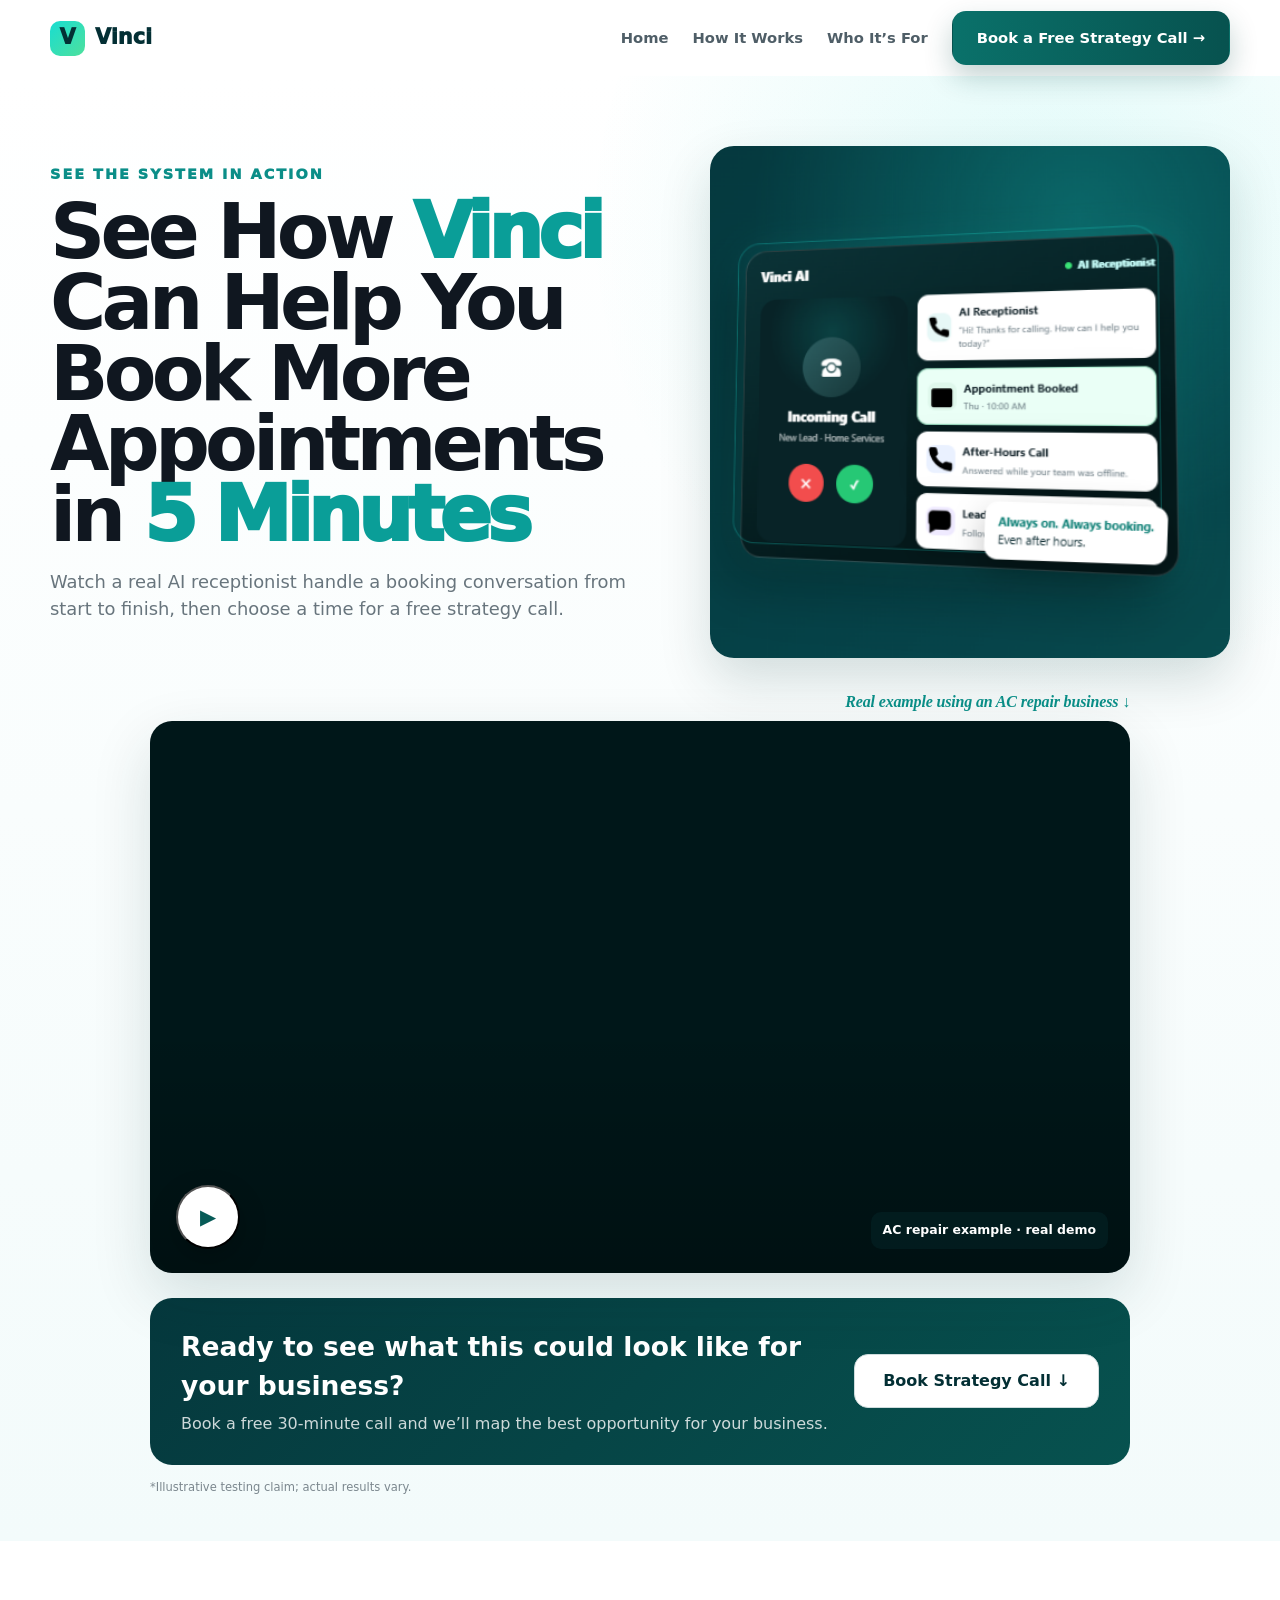
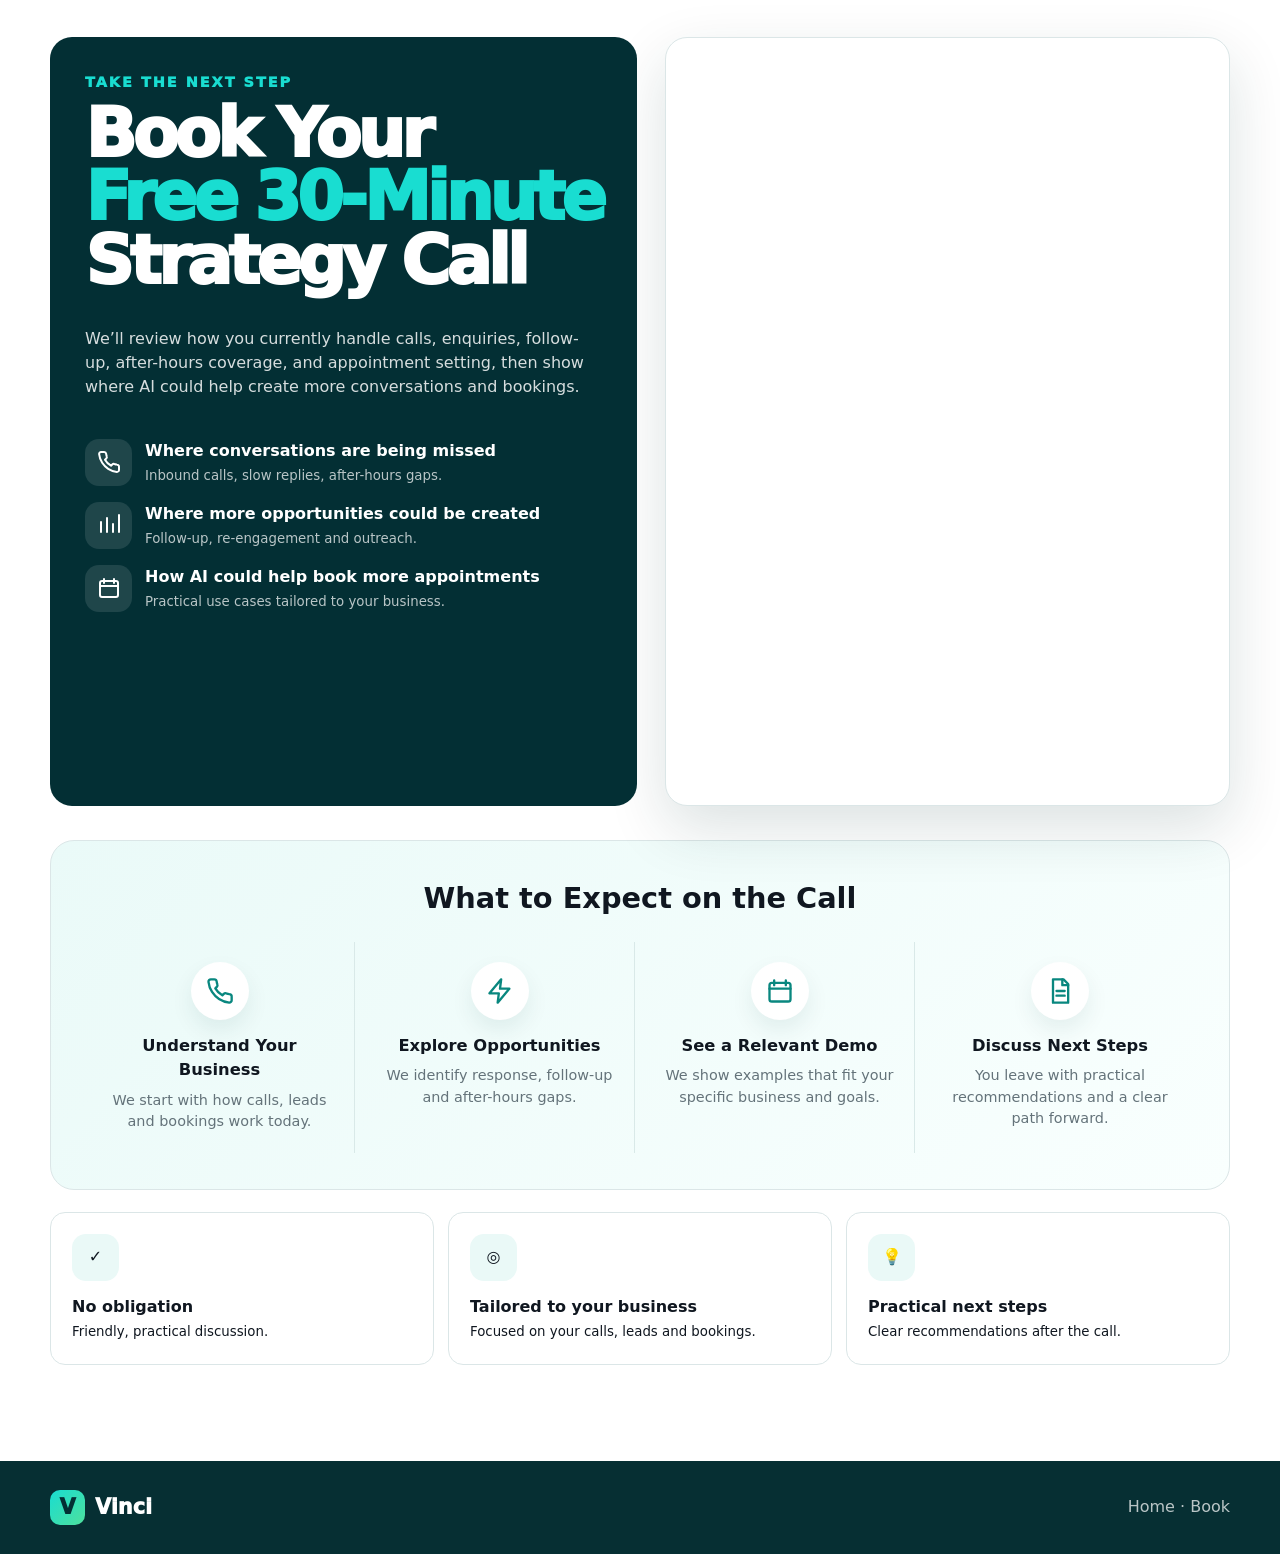
==== commit aa701967: "Restore Calendly display and keep thank-you redirect" ====
--- a/booking/index.html
+++ b/booking/index.html
@@ -1,40 +1,16 @@
 <!doctype html><html><head><meta charset="utf-8"><meta name="viewport" content="width=device-width,initial-scale=1"><title>Book a Free Strategy Call | Vinci</title><link rel="stylesheet" href="/styles.css"></head><body>
 <header><div class="container nav"><a class="brand" href="/"><span class="mark">V</span> Vinci</a><nav class="navlinks"><a href="/">Home</a><a href="/#how">How It Works</a><a href="/#industries">Who It’s For</a><a class="btn btn-primary" href="#calendar">Book a Free Strategy Call →</a></nav></div></header>
 <section class="page-hero"><div class="container"><div class="booking-intro booking-intro-visual"><div><div class="eyebrow" style="color:#0b8e88">SEE THE SYSTEM IN ACTION</div><h1>See How <span class="booking-highlight">Vinci</span> Can Help You Book More Appointments in <span class="booking-highlight">5 Minutes</span></h1><p class="sub">Watch a real AI receptionist handle a booking conversation from start to finish, then choose a time for a free strategy call.</p></div><div class="booking-hero-art"><img src="/assets/vinci-ai-receptionist-card.png" alt="Vinci AI receptionist receiving a call and booking an appointment"></div></div><div class="booking-video-wrap"><div class="video-demo-note">Real example using an AC repair business ↓</div><div class="video-frame" id="demoVideo"><div class="video-poster" style="background-image:url('https://drive.google.com/thumbnail?id=1KKaw_j008UakHLO01bEk0UsnnMbDaQpM&sz=w1600')" onclick="playDriveVideo('demoVideo')"><button class="custom-play" aria-label="Play video">▶</button><div class="poster-label">AC repair example · real demo</div></div><iframe class="drive-video" data-src="https://drive.google.com/file/d/1KKaw_j008UakHLO01bEk0UsnnMbDaQpM/preview" allow="autoplay; fullscreen" allowfullscreen></iframe></div><div class="after-video-cta"><div><h3>Ready to see what this could look like for your business?</h3><p>Book a free 30-minute call and we’ll map the best opportunity for your business.</p></div><a class="btn btn-secondary" href="#calendar">Book Strategy Call ↓</a></div><div class="disclaimer">*Illustrative testing claim; actual results vary.</div></div></div></section>
-<section class="section" id="calendar"><div class="container booking-layout"><div class="booking-copy"><div class="eyebrow">TAKE THE NEXT STEP</div><h2>Book Your <span class="booking-panel-highlight">Free 30-Minute</span> Strategy Call</h2><p>We’ll review how you currently handle calls, enquiries, follow-up, after-hours coverage, and appointment setting, then show where AI could help create more conversations and bookings.</p><div class="booking-points"><div class="booking-point"><span class="point-ico"><svg viewBox="0 0 24 24"><path d="M22 16.9v3a2 2 0 0 1-2.18 2 19.8 19.8 0 0 1-8.63-3.07 19.5 19.5 0 0 1-6-6A19.8 19.8 0 0 1 2.12 4.18 2 2 0 0 1 4.11 2h3a2 2 0 0 1 2 1.72c.12.9.33 1.78.62 2.63a2 2 0 0 1-.45 2.11L8 9.73a16 16 0 0 0 6 6l1.27-1.27a2 2 0 0 1 2.11-.45c.85.29 1.73.5 2.63.62A2 2 0 0 1 22 16.9z"/></svg></span><div><b>Where conversations are being missed</b><br><small>Inbound calls, slow replies, after-hours gaps.</small></div></div><div class="booking-point"><span class="point-ico"><svg viewBox="0 0 24 24"><path d="M4 19V9M10 19V5M16 19v-8M22 19V2"/></svg></span><div><b>Where more opportunities could be created</b><br><small>Follow-up, re-engagement and outreach.</small></div></div><div class="booking-point"><span class="point-ico"><svg viewBox="0 0 24 24"><rect x="3" y="5" width="18" height="16" rx="2"/><path d="M7 3v4M17 3v4M3 10h18"/></svg></span><div><b>How AI could help book more appointments</b><br><small>Practical use cases tailored to your business.</small></div></div></div></div><div class="calendar-card"><div id="calendlyInline" class="calendly-inline-widget" style="min-width:320px;height:760px"></div></div></div>
+<section class="section" id="calendar"><div class="container booking-layout"><div class="booking-copy"><div class="eyebrow">TAKE THE NEXT STEP</div><h2>Book Your <span class="booking-panel-highlight">Free 30-Minute</span> Strategy Call</h2><p>We’ll review how you currently handle calls, enquiries, follow-up, after-hours coverage, and appointment setting, then show where AI could help create more conversations and bookings.</p><div class="booking-points"><div class="booking-point"><span class="point-ico"><svg viewBox="0 0 24 24"><path d="M22 16.9v3a2 2 0 0 1-2.18 2 19.8 19.8 0 0 1-8.63-3.07 19.5 19.5 0 0 1-6-6A19.8 19.8 0 0 1 2.12 4.18 2 2 0 0 1 4.11 2h3a2 2 0 0 1 2 1.72c.12.9.33 1.78.62 2.63a2 2 0 0 1-.45 2.11L8 9.73a16 16 0 0 0 6 6l1.27-1.27a2 2 0 0 1 2.11-.45c.85.29 1.73.5 2.63.62A2 2 0 0 1 22 16.9z"/></svg></span><div><b>Where conversations are being missed</b><br><small>Inbound calls, slow replies, after-hours gaps.</small></div></div><div class="booking-point"><span class="point-ico"><svg viewBox="0 0 24 24"><path d="M4 19V9M10 19V5M16 19v-8M22 19V2"/></svg></span><div><b>Where more opportunities could be created</b><br><small>Follow-up, re-engagement and outreach.</small></div></div><div class="booking-point"><span class="point-ico"><svg viewBox="0 0 24 24"><rect x="3" y="5" width="18" height="16" rx="2"/><path d="M7 3v4M17 3v4M3 10h18"/></svg></span><div><b>How AI could help book more appointments</b><br><small>Practical use cases tailored to your business.</small></div></div></div></div><div class="calendar-card"><iframe class="calendar" src="https://calendly.com/vincilabs26/30min?embed_domain=ai.vincilabs.us&embed_type=Inline" title="Book a free strategy call" loading="eager"></iframe></div></div>
 <div class="container what-expect"><h3>What to Expect on the Call</h3><div class="expect-grid"><div class="expect-step"><div class="expect-icon"><svg viewBox="0 0 24 24"><path d="M22 16.9v3a2 2 0 0 1-2.18 2 19.8 19.8 0 0 1-8.63-3.07 19.5 19.5 0 0 1-6-6A19.8 19.8 0 0 1 2.12 4.18 2 2 0 0 1 4.11 2h3a2 2 0 0 1 2 1.72c.12.9.33 1.78.62 2.63a2 2 0 0 1-.45 2.11L8 9.73a16 16 0 0 0 6 6l1.27-1.27a2 2 0 0 1 2.11-.45c.85.29 1.73.5 2.63.62A2 2 0 0 1 22 16.9z"/></svg></div><b>Understand Your Business</b><p>We start with how calls, leads and bookings work today.</p></div><div class="expect-step"><div class="expect-icon"><svg viewBox="0 0 24 24"><path d="M13 2 3 14h8l-1 8 10-12h-8z"/></svg></div><b>Explore Opportunities</b><p>We identify response, follow-up and after-hours gaps.</p></div><div class="expect-step"><div class="expect-icon"><svg viewBox="0 0 24 24"><rect x="3" y="5" width="18" height="16" rx="2"/><path d="M7 3v4M17 3v4M3 10h18"/></svg></div><b>See a Relevant Demo</b><p>We show examples that fit your specific business and goals.</p></div><div class="expect-step"><div class="expect-icon"><svg viewBox="0 0 24 24"><path d="M6 2h9l4 4v16H6z"/><path d="M14 2v5h5M9 12h7M9 16h7"/></svg></div><b>Discuss Next Steps</b><p>You leave with practical recommendations and a clear path forward.</p></div></div></div>
 <div class="container trust-row"><div class="trust"><span class="trust-ico">✓</span><b>No obligation</b><br><small>Friendly, practical discussion.</small></div><div class="trust"><span class="trust-ico">◎</span><b>Tailored to your business</b><br><small>Focused on your calls, leads and bookings.</small></div><div class="trust"><span class="trust-ico">💡</span><b>Practical next steps</b><br><small>Clear recommendations after the call.</small></div></div></section>
 <footer class="footer"><div class="container footer-row"><div class="brand" style="color:#fff"><span class="mark">V</span> Vinci</div><div><a href="/">Home</a> · <a href="/booking/">Book</a></div></div></footer><script>function playDriveVideo(id){const f=document.getElementById(id);const i=f.querySelector('iframe');i.src=i.dataset.src+'?autoplay=1';f.classList.add('playing');f.querySelector('.video-poster').style.display='none';}</script>
-<script src="https://assets.calendly.com/assets/external/widget.js" async></script>
 <script>
-(function(){
-  function initCalendly(){
-    var target=document.getElementById('calendlyInline');
-    if(!target) return;
-    if(window.Calendly && typeof window.Calendly.initInlineWidget==='function'){
-      window.Calendly.initInlineWidget({
-        url:'https://calendly.com/vincilabs26/30min',
-        parentElement:target,
-        prefill:{},
-        utm:{}
-      });
-      return;
-    }
-    setTimeout(initCalendly,100);
+window.addEventListener('message',function(e){
+  var d=e && e.data;
+  if(!d || typeof d.event!=='string') return;
+  if(d.event==='calendly.event_scheduled'){
+    window.location.href='/thank-you/';
   }
-
-  window.addEventListener('message',function(e){
-    var d=e && e.data;
-    if(!d || typeof d.event!=='string') return;
-    if(d.event==='calendly.event_scheduled'){
-      window.location.assign('/thank-you/');
-    }
-  });
-
-  if(document.readyState==='loading'){
-    document.addEventListener('DOMContentLoaded',initCalendly);
-  }else{
-    initCalendly();
-  }
-})();
+});
 </script></body></html>
--- a/styles.css
+++ b/styles.css
@@ -1168,3 +1168,24 @@
     grid-template-columns:1fr;
   }
 }
+
+/* 2026-10-22 booking calendar conversion + panel spacing */
+#calendar .booking-copy .booking-panel-highlight{
+  color:#19ddd1;
+  font-weight:950;
+  white-space:nowrap;
+}
+#calendar .booking-copy .booking-points{
+  margin-top:24px !important;
+}
+#calendar .booking-copy{
+  justify-content:flex-start !important;
+}
+#calendar .calendar-card{
+  min-height:760px;
+}
+#calendar .calendly-inline-widget{
+  width:100%;
+  min-width:320px;
+  height:760px;
+}
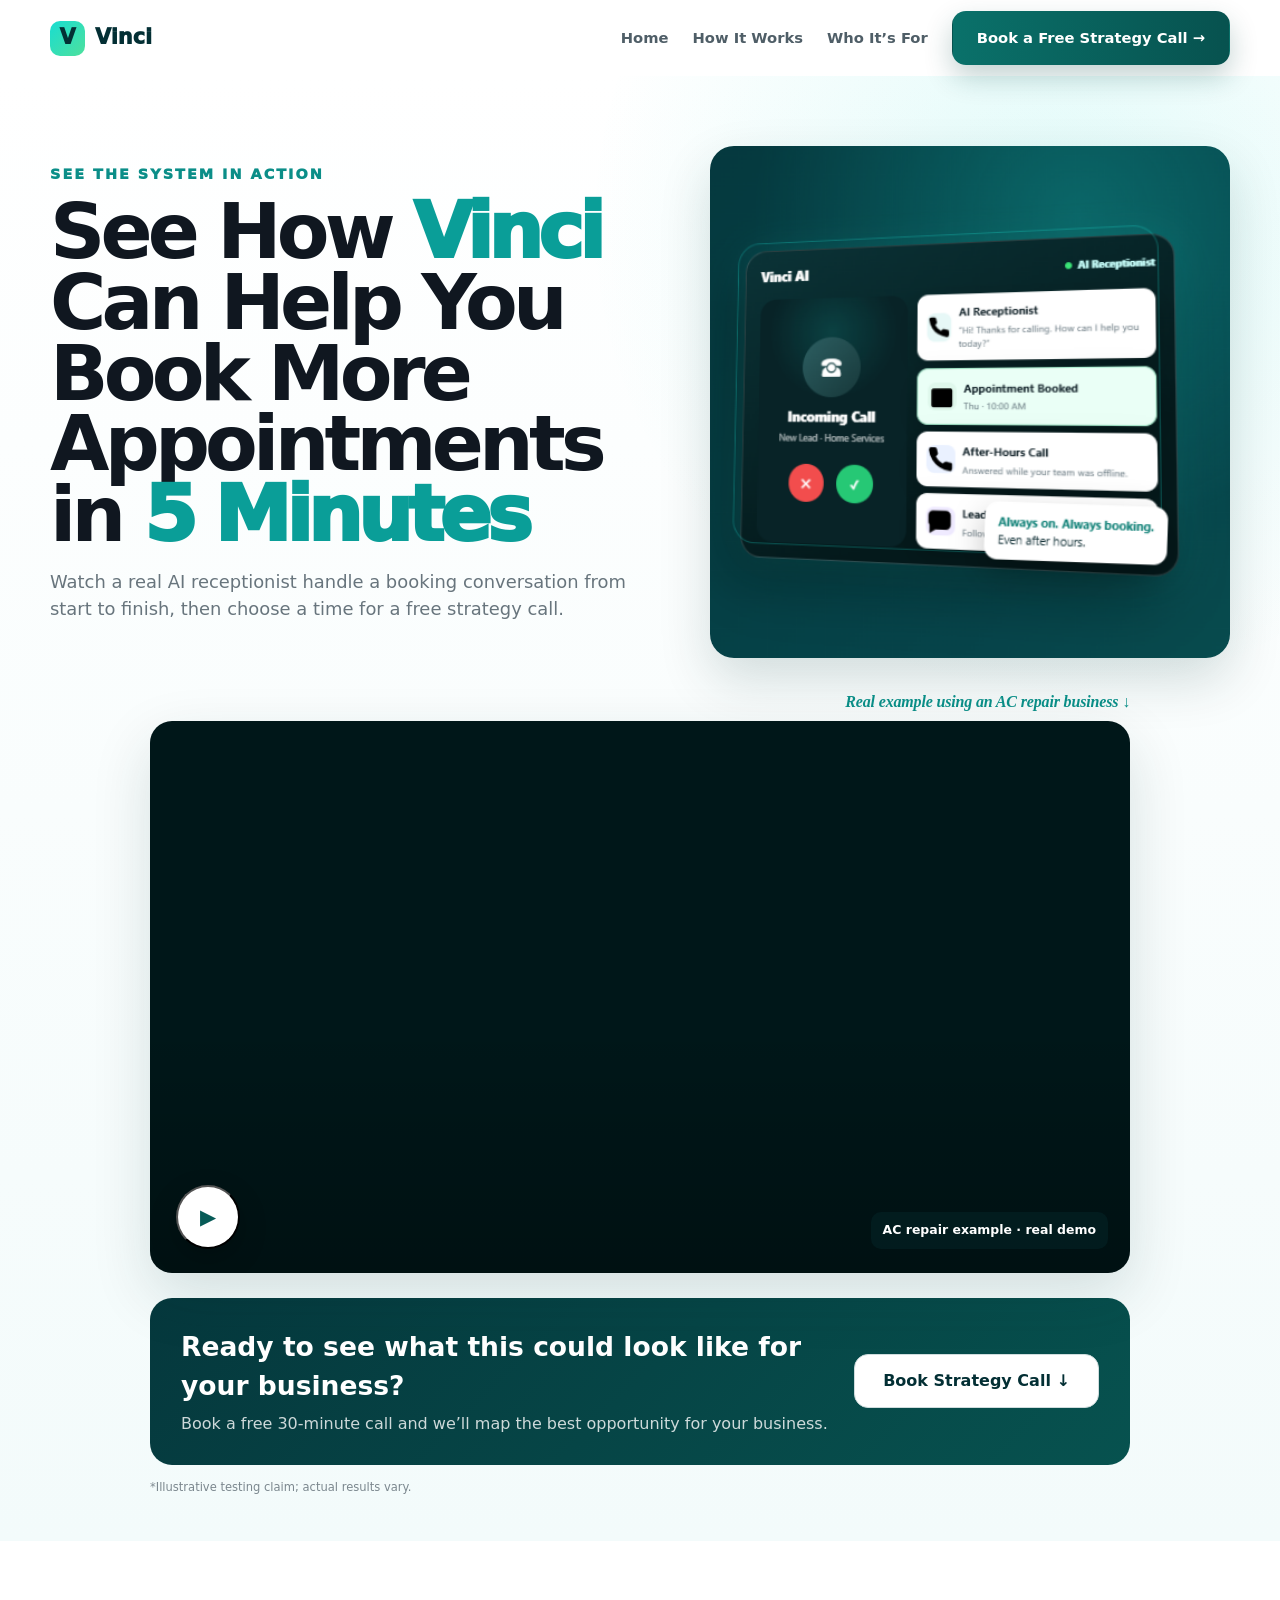
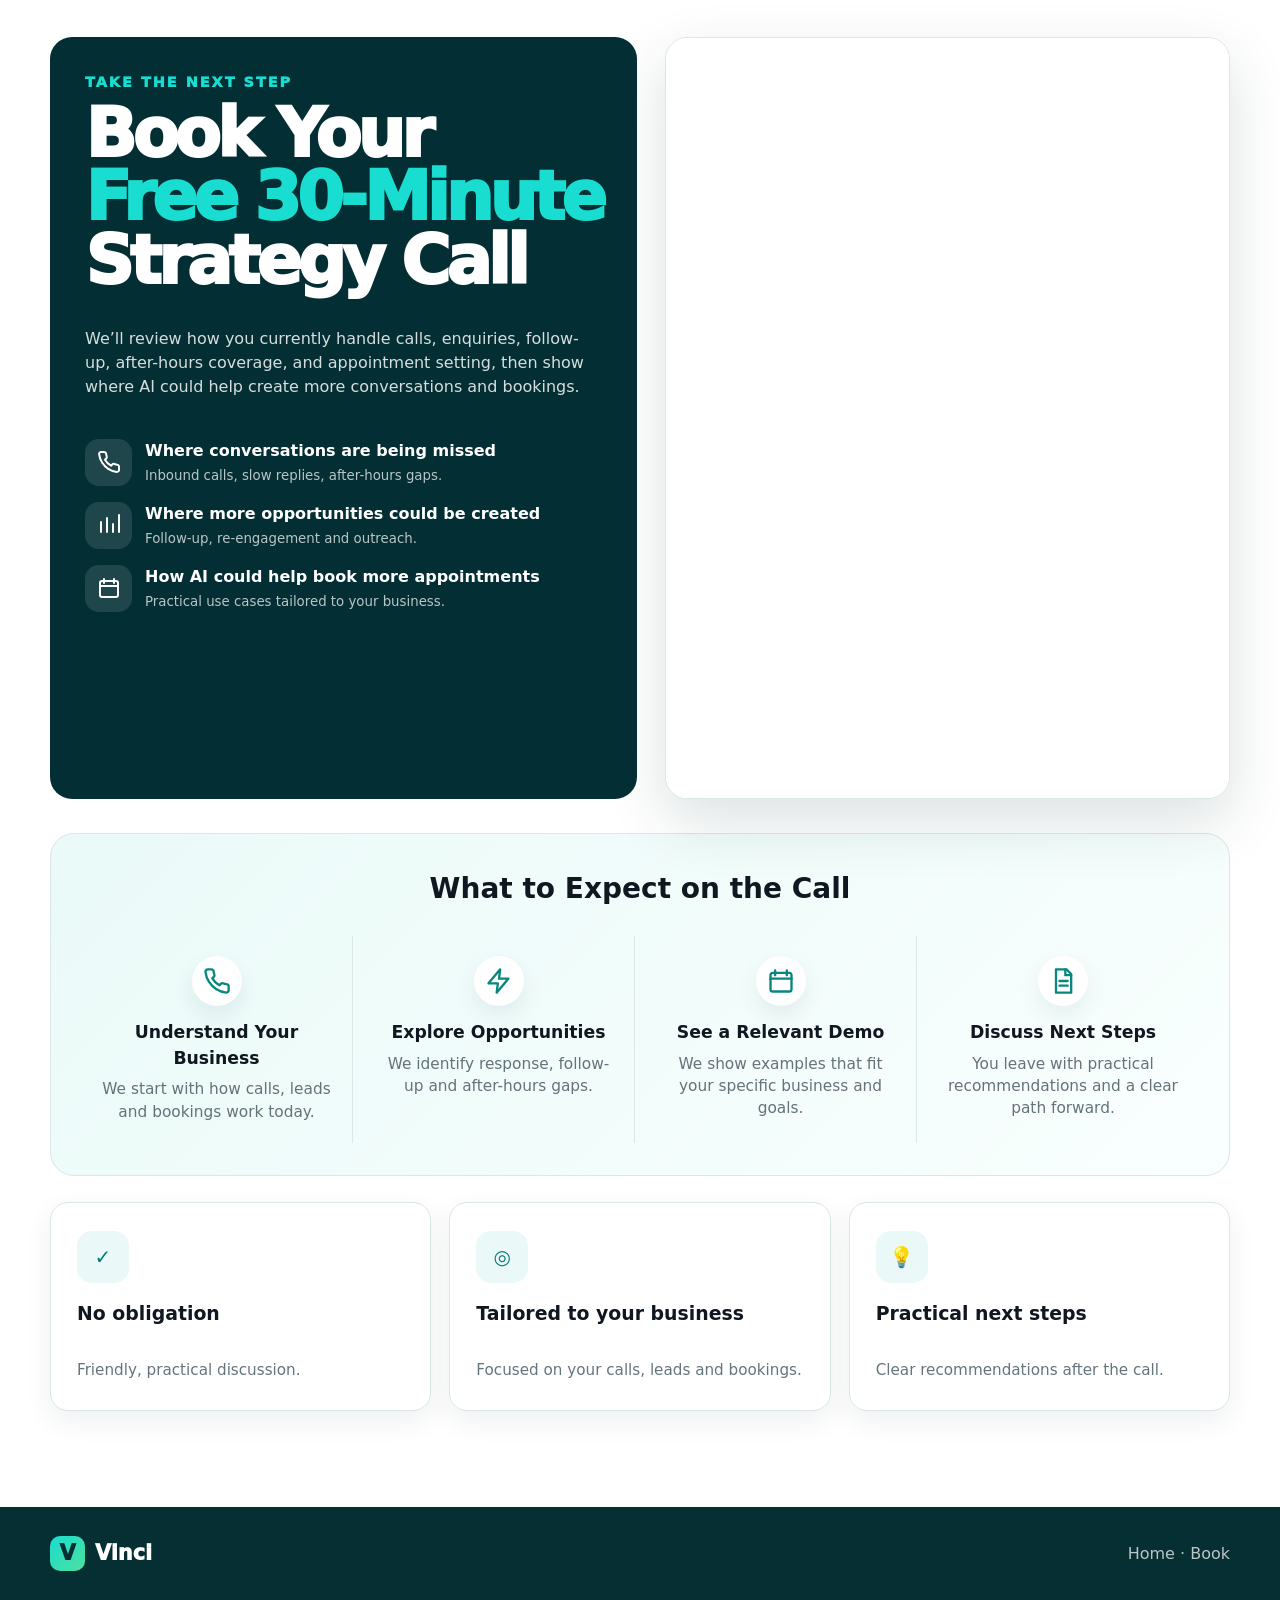
==== commit 592b2645: "Persist selected Calendly slot before thank-you redirect" ====
--- a/booking/index.html
+++ b/booking/index.html
@@ -6,11 +6,28 @@
 <div class="container trust-row"><div class="trust"><span class="trust-ico">✓</span><b>No obligation</b><br><small>Friendly, practical discussion.</small></div><div class="trust"><span class="trust-ico">◎</span><b>Tailored to your business</b><br><small>Focused on your calls, leads and bookings.</small></div><div class="trust"><span class="trust-ico">💡</span><b>Practical next steps</b><br><small>Clear recommendations after the call.</small></div></div></section>
 <footer class="footer"><div class="container footer-row"><div class="brand" style="color:#fff"><span class="mark">V</span> Vinci</div><div><a href="/">Home</a> · <a href="/booking/">Book</a></div></div></footer><script>function playDriveVideo(id){const f=document.getElementById(id);const i=f.querySelector('iframe');i.src=i.dataset.src+'?autoplay=1';f.classList.add('playing');f.querySelector('.video-poster').style.display='none';}</script>
 <script>
-window.addEventListener('message',function(e){
-  var d=e && e.data;
-  if(!d || typeof d.event!=='string') return;
-  if(d.event==='calendly.event_scheduled'){
-    window.location.href='/thank-you/';
+(function(){
+  function hasCalendlyEvent(d){
+    return d && typeof d.event==='string' && d.event.indexOf('calendly.')===0;
   }
-});
+
+  window.addEventListener('message',function(e){
+    var d=e && e.data;
+    if(!hasCalendlyEvent(d)) return;
+
+    try{
+      if(d.event==='calendly.date_and_time_selected'){
+        sessionStorage.setItem('vinciCalendlySelection', JSON.stringify(d));
+      }
+      if(d.event==='calendly.event_scheduled'){
+        sessionStorage.setItem('vinciCalendlyScheduled', JSON.stringify(d));
+        window.location.href='/thank-you/';
+      }
+    }catch(err){
+      if(d.event==='calendly.event_scheduled'){
+        window.location.href='/thank-you/';
+      }
+    }
+  });
+})();
 </script></body></html>
--- a/styles.css
+++ b/styles.css
@@ -1189,3 +1189,78 @@
   min-width:320px;
   height:760px;
 }
+
+/* 2026-10-22 restore visible calendar + strengthen lower booking content */
+#calendar .calendar-card{
+  min-height:760px;
+  background:#fff;
+}
+#calendar .calendar{
+  display:block;
+  width:100%;
+  height:760px;
+  border:0;
+  background:#fff;
+}
+
+/* Slightly enlarge the What to Expect row */
+.what-expect{
+  padding:34px 30px 32px;
+}
+.what-expect h3{
+  font-size:1.75rem;
+  margin-bottom:26px;
+}
+.expect-step{
+  padding:20px 18px;
+}
+.expect-step b{
+  font-size:1.08rem;
+}
+.expect-step p{
+  font-size:.96rem;
+  line-height:1.45;
+}
+.expect-icon,
+.expect-num{
+  width:50px;
+  height:50px;
+  margin-bottom:14px;
+}
+
+/* Make the three trust cards clearly more prominent */
+.trust-row{
+  gap:18px;
+  margin-top:26px;
+}
+.trust{
+  padding:28px 26px;
+  border-radius:18px;
+  min-height:150px;
+  box-shadow:0 10px 28px rgba(4,48,52,.07);
+}
+.trust .trust-ico{
+  width:52px;
+  height:52px;
+  border-radius:15px;
+  display:grid;
+  place-items:center;
+  margin-bottom:16px;
+  font-size:1.25rem;
+  color:#087d75;
+}
+.trust b{
+  display:block;
+  font-size:1.18rem;
+  margin-bottom:7px;
+}
+.trust small{
+  font-size:.95rem;
+  line-height:1.45;
+  color:#65757c;
+}
+@media(max-width:760px){
+  .trust-row{
+    grid-template-columns:1fr;
+  }
+}
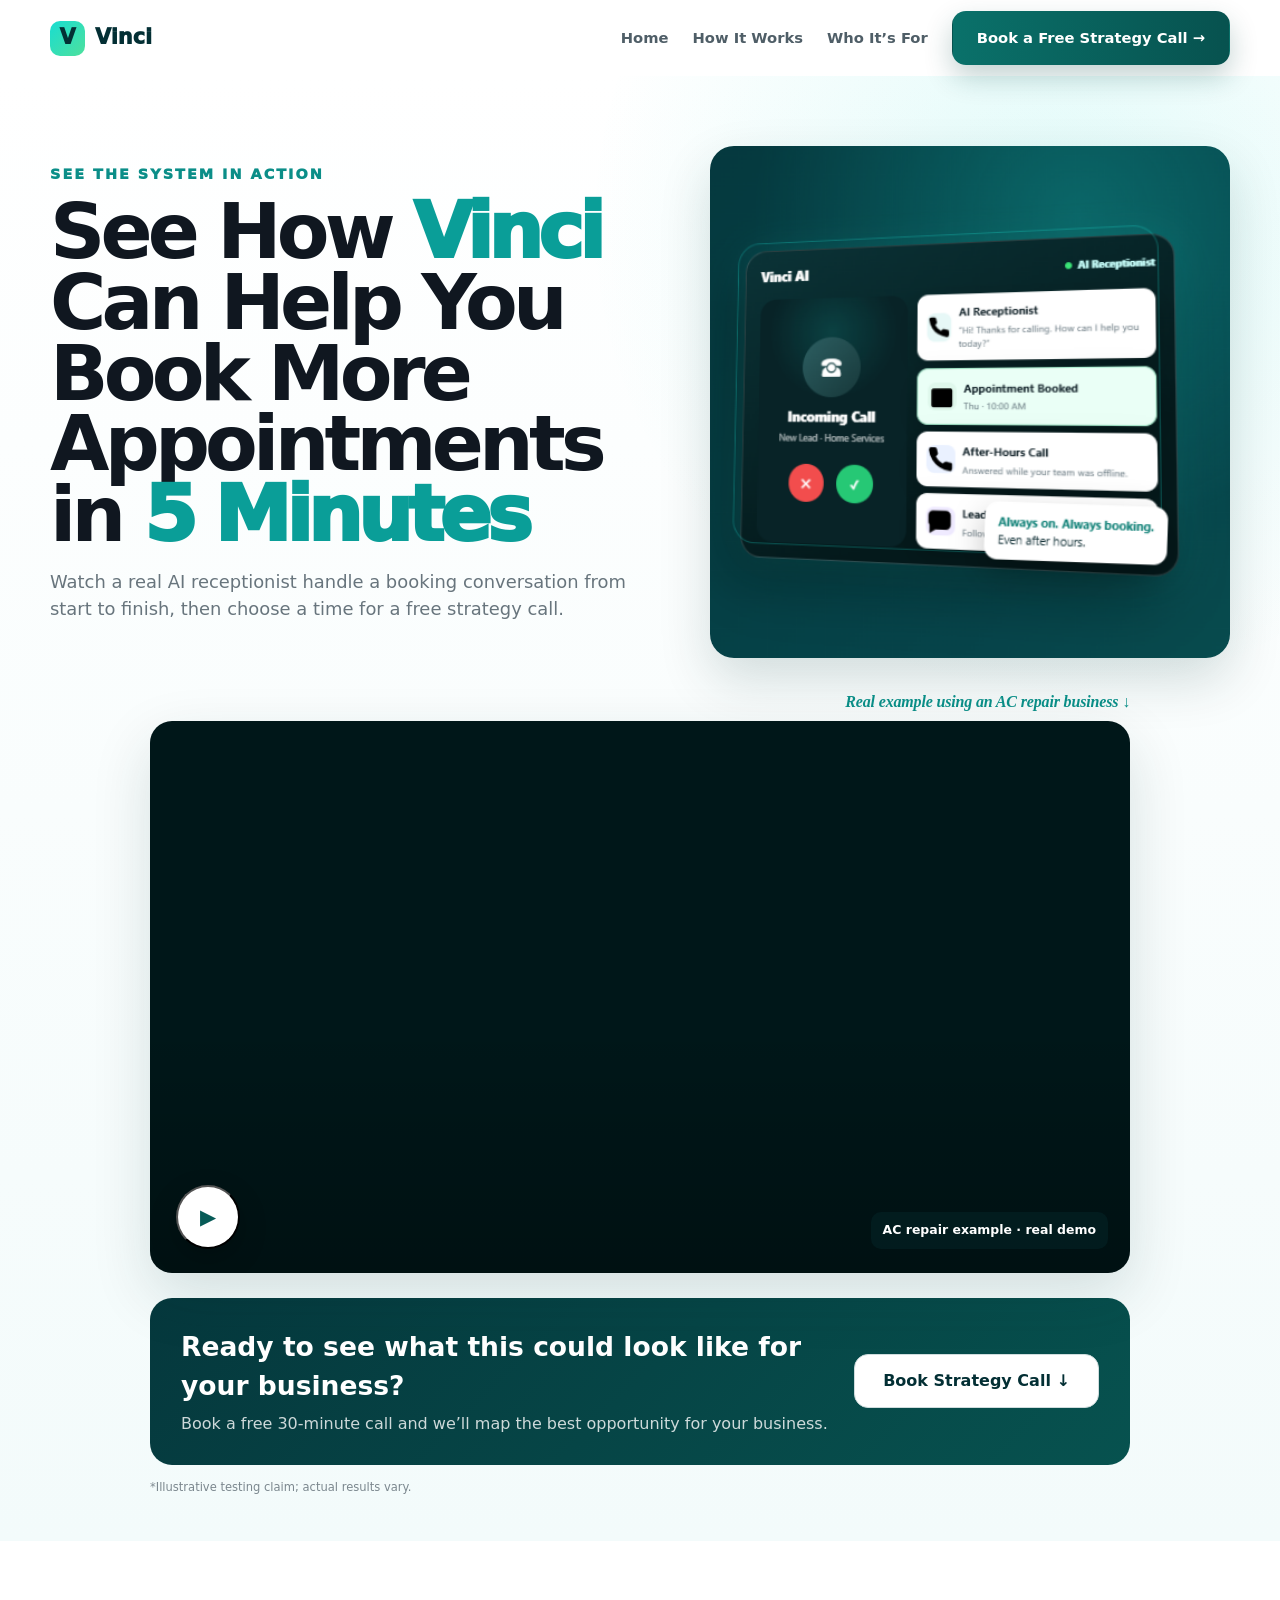
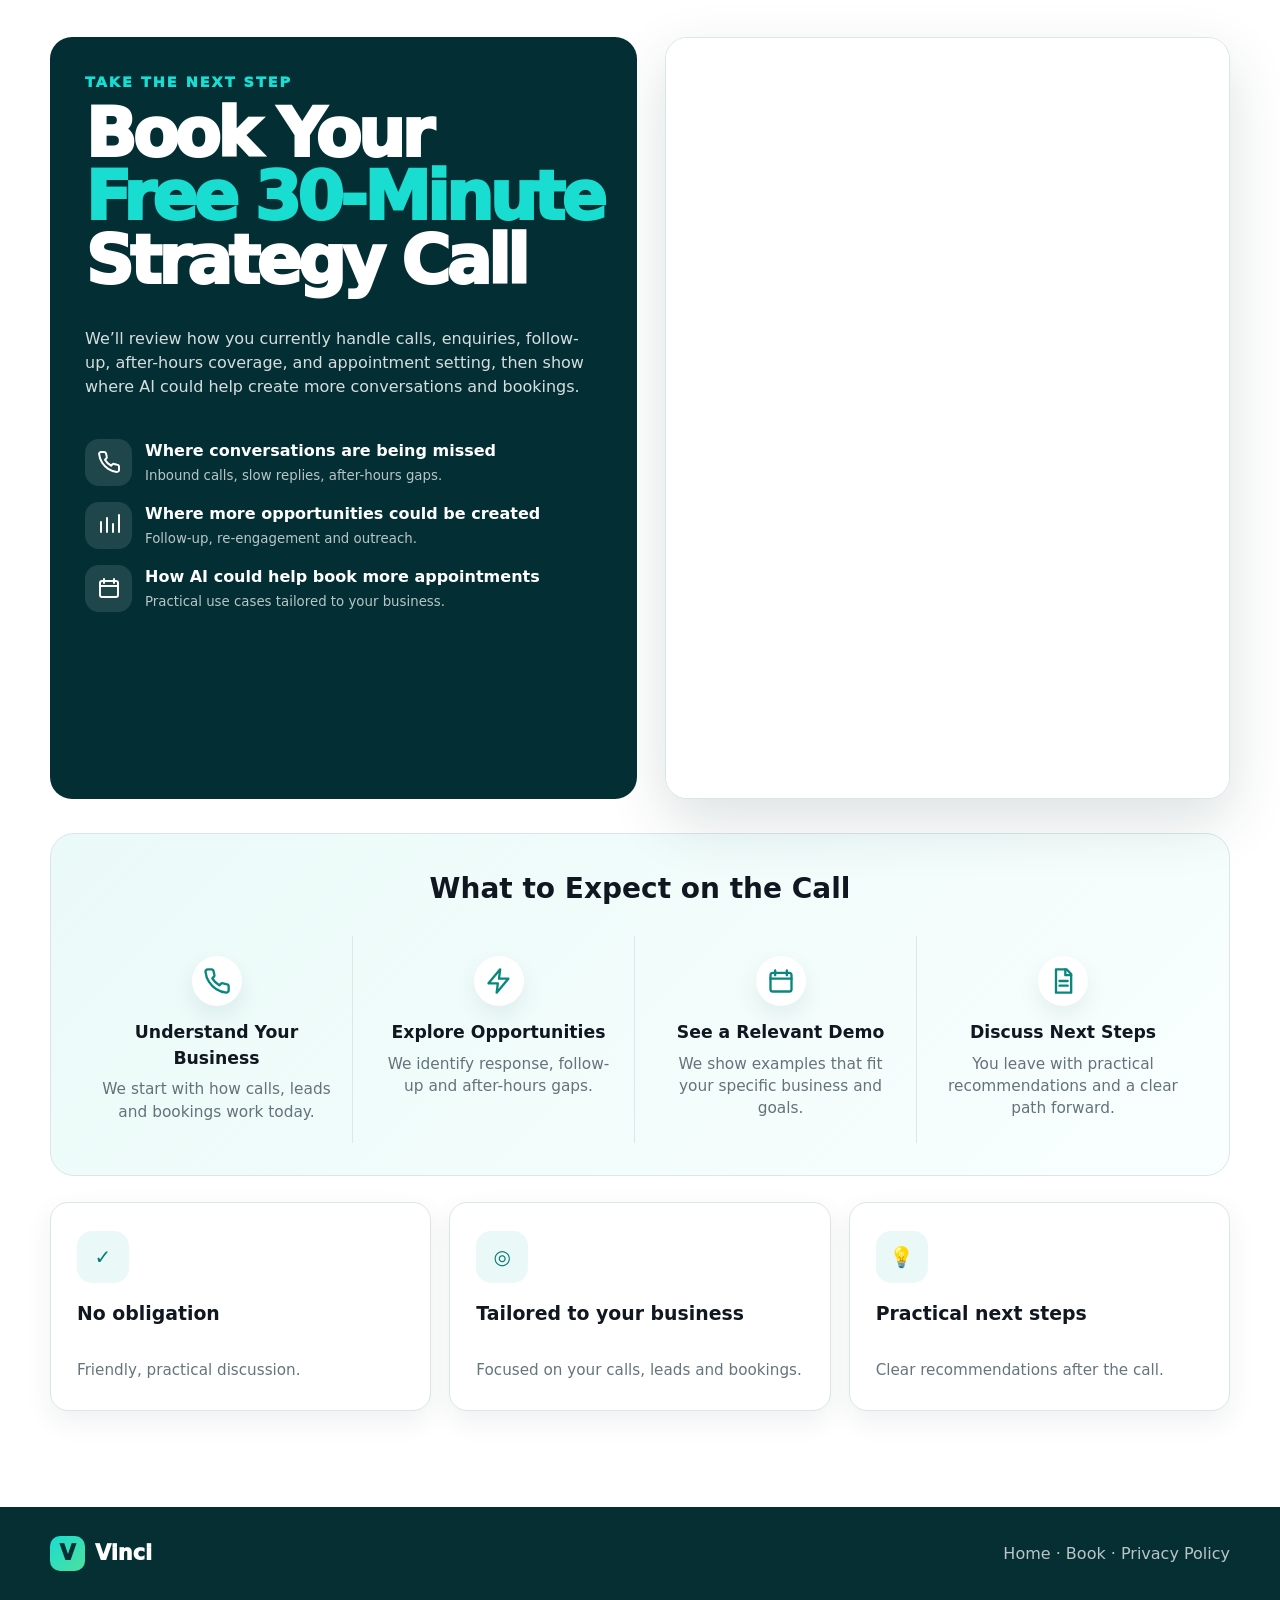
==== commit b2c26679: "Add inquiry privacy policy and footer links" ====
--- a/booking/index.html
+++ b/booking/index.html
@@ -1,33 +1,93 @@
-<!doctype html><html><head><meta charset="utf-8"><meta name="viewport" content="width=device-width,initial-scale=1"><title>Book a Free Strategy Call | Vinci</title><link rel="stylesheet" href="/styles.css"></head><body>
+<!doctype html><html><head><meta charset="utf-8"><meta name="viewport" content="width=device-width,initial-scale=1"><title>Book a Free Strategy Call | Vinci</title><link rel="stylesheet" href="/styles.css"><!-- Meta Pixel Code -->
+<script>
+!function(f,b,e,v,n,t,s)
+{if(f.fbq)return;n=f.fbq=function(){n.callMethod?
+n.callMethod.apply(n,arguments):n.queue.push(arguments)};
+if(!f._fbq)f._fbq=n;n.push=n;n.loaded=!0;n.version='2.0';
+n.queue=[];t=b.createElement(e);t.async=!0;
+t.src=v;s=b.getElementsByTagName(e)[0];
+s.parentNode.insertBefore(t,s)}(window, document,'script',
+'https://connect.facebook.net/en_US/fbevents.js');
+fbq('init', '1208513608507539');
+fbq('track', 'PageView');
+</script>
+<!-- End Meta Pixel Code --></head><body><!-- Meta Pixel Code (noscript) -->
+<noscript><img height="1" width="1" style="display:none"
+src="https://www.facebook.com/tr?id=1208513608507539&ev=PageView&noscript=1"
+/></noscript>
+<!-- End Meta Pixel Code (noscript) -->
 <header><div class="container nav"><a class="brand" href="/"><span class="mark">V</span> Vinci</a><nav class="navlinks"><a href="/">Home</a><a href="/#how">How It Works</a><a href="/#industries">Who It’s For</a><a class="btn btn-primary" href="#calendar">Book a Free Strategy Call →</a></nav></div></header>
 <section class="page-hero"><div class="container"><div class="booking-intro booking-intro-visual"><div><div class="eyebrow" style="color:#0b8e88">SEE THE SYSTEM IN ACTION</div><h1>See How <span class="booking-highlight">Vinci</span> Can Help You Book More Appointments in <span class="booking-highlight">5 Minutes</span></h1><p class="sub">Watch a real AI receptionist handle a booking conversation from start to finish, then choose a time for a free strategy call.</p></div><div class="booking-hero-art"><img src="/assets/vinci-ai-receptionist-card.png" alt="Vinci AI receptionist receiving a call and booking an appointment"></div></div><div class="booking-video-wrap"><div class="video-demo-note">Real example using an AC repair business ↓</div><div class="video-frame" id="demoVideo"><div class="video-poster" style="background-image:url('https://drive.google.com/thumbnail?id=1KKaw_j008UakHLO01bEk0UsnnMbDaQpM&sz=w1600')" onclick="playDriveVideo('demoVideo')"><button class="custom-play" aria-label="Play video">▶</button><div class="poster-label">AC repair example · real demo</div></div><iframe class="drive-video" data-src="https://drive.google.com/file/d/1KKaw_j008UakHLO01bEk0UsnnMbDaQpM/preview" allow="autoplay; fullscreen" allowfullscreen></iframe></div><div class="after-video-cta"><div><h3>Ready to see what this could look like for your business?</h3><p>Book a free 30-minute call and we’ll map the best opportunity for your business.</p></div><a class="btn btn-secondary" href="#calendar">Book Strategy Call ↓</a></div><div class="disclaimer">*Illustrative testing claim; actual results vary.</div></div></div></section>
-<section class="section" id="calendar"><div class="container booking-layout"><div class="booking-copy"><div class="eyebrow">TAKE THE NEXT STEP</div><h2>Book Your <span class="booking-panel-highlight">Free 30-Minute</span> Strategy Call</h2><p>We’ll review how you currently handle calls, enquiries, follow-up, after-hours coverage, and appointment setting, then show where AI could help create more conversations and bookings.</p><div class="booking-points"><div class="booking-point"><span class="point-ico"><svg viewBox="0 0 24 24"><path d="M22 16.9v3a2 2 0 0 1-2.18 2 19.8 19.8 0 0 1-8.63-3.07 19.5 19.5 0 0 1-6-6A19.8 19.8 0 0 1 2.12 4.18 2 2 0 0 1 4.11 2h3a2 2 0 0 1 2 1.72c.12.9.33 1.78.62 2.63a2 2 0 0 1-.45 2.11L8 9.73a16 16 0 0 0 6 6l1.27-1.27a2 2 0 0 1 2.11-.45c.85.29 1.73.5 2.63.62A2 2 0 0 1 22 16.9z"/></svg></span><div><b>Where conversations are being missed</b><br><small>Inbound calls, slow replies, after-hours gaps.</small></div></div><div class="booking-point"><span class="point-ico"><svg viewBox="0 0 24 24"><path d="M4 19V9M10 19V5M16 19v-8M22 19V2"/></svg></span><div><b>Where more opportunities could be created</b><br><small>Follow-up, re-engagement and outreach.</small></div></div><div class="booking-point"><span class="point-ico"><svg viewBox="0 0 24 24"><rect x="3" y="5" width="18" height="16" rx="2"/><path d="M7 3v4M17 3v4M3 10h18"/></svg></span><div><b>How AI could help book more appointments</b><br><small>Practical use cases tailored to your business.</small></div></div></div></div><div class="calendar-card"><iframe class="calendar" src="https://calendly.com/vincilabs26/30min?embed_domain=ai.vincilabs.us&embed_type=Inline" title="Book a free strategy call" loading="eager"></iframe></div></div>
+<section class="section" id="calendar"><div class="container booking-layout"><div class="booking-copy"><div class="eyebrow">TAKE THE NEXT STEP</div><h2>Book Your <span class="booking-panel-highlight">Free 30-Minute</span> Strategy Call</h2><p>We’ll review how you currently handle calls, enquiries, follow-up, after-hours coverage, and appointment setting, then show where AI could help create more conversations and bookings.</p><div class="booking-points"><div class="booking-point"><span class="point-ico"><svg viewBox="0 0 24 24"><path d="M22 16.9v3a2 2 0 0 1-2.18 2 19.8 19.8 0 0 1-8.63-3.07 19.5 19.5 0 0 1-6-6A19.8 19.8 0 0 1 2.12 4.18 2 2 0 0 1 4.11 2h3a2 2 0 0 1 2 1.72c.12.9.33 1.78.62 2.63a2 2 0 0 1-.45 2.11L8 9.73a16 16 0 0 0 6 6l1.27-1.27a2 2 0 0 1 2.11-.45c.85.29 1.73.5 2.63.62A2 2 0 0 1 22 16.9z"/></svg></span><div><b>Where conversations are being missed</b><br><small>Inbound calls, slow replies, after-hours gaps.</small></div></div><div class="booking-point"><span class="point-ico"><svg viewBox="0 0 24 24"><path d="M4 19V9M10 19V5M16 19v-8M22 19V2"/></svg></span><div><b>Where more opportunities could be created</b><br><small>Follow-up, re-engagement and outreach.</small></div></div><div class="booking-point"><span class="point-ico"><svg viewBox="0 0 24 24"><rect x="3" y="5" width="18" height="16" rx="2"/><path d="M7 3v4M17 3v4M3 10h18"/></svg></span><div><b>How AI could help book more appointments</b><br><small>Practical use cases tailored to your business.</small></div></div></div></div><div class="calendar-card"><div id="vinciCalendly" class="calendar calendly-inline-widget" data-url="https://calendly.com/vincilabs26/30min"></div></div></div>
 <div class="container what-expect"><h3>What to Expect on the Call</h3><div class="expect-grid"><div class="expect-step"><div class="expect-icon"><svg viewBox="0 0 24 24"><path d="M22 16.9v3a2 2 0 0 1-2.18 2 19.8 19.8 0 0 1-8.63-3.07 19.5 19.5 0 0 1-6-6A19.8 19.8 0 0 1 2.12 4.18 2 2 0 0 1 4.11 2h3a2 2 0 0 1 2 1.72c.12.9.33 1.78.62 2.63a2 2 0 0 1-.45 2.11L8 9.73a16 16 0 0 0 6 6l1.27-1.27a2 2 0 0 1 2.11-.45c.85.29 1.73.5 2.63.62A2 2 0 0 1 22 16.9z"/></svg></div><b>Understand Your Business</b><p>We start with how calls, leads and bookings work today.</p></div><div class="expect-step"><div class="expect-icon"><svg viewBox="0 0 24 24"><path d="M13 2 3 14h8l-1 8 10-12h-8z"/></svg></div><b>Explore Opportunities</b><p>We identify response, follow-up and after-hours gaps.</p></div><div class="expect-step"><div class="expect-icon"><svg viewBox="0 0 24 24"><rect x="3" y="5" width="18" height="16" rx="2"/><path d="M7 3v4M17 3v4M3 10h18"/></svg></div><b>See a Relevant Demo</b><p>We show examples that fit your specific business and goals.</p></div><div class="expect-step"><div class="expect-icon"><svg viewBox="0 0 24 24"><path d="M6 2h9l4 4v16H6z"/><path d="M14 2v5h5M9 12h7M9 16h7"/></svg></div><b>Discuss Next Steps</b><p>You leave with practical recommendations and a clear path forward.</p></div></div></div>
 <div class="container trust-row"><div class="trust"><span class="trust-ico">✓</span><b>No obligation</b><br><small>Friendly, practical discussion.</small></div><div class="trust"><span class="trust-ico">◎</span><b>Tailored to your business</b><br><small>Focused on your calls, leads and bookings.</small></div><div class="trust"><span class="trust-ico">💡</span><b>Practical next steps</b><br><small>Clear recommendations after the call.</small></div></div></section>
-<footer class="footer"><div class="container footer-row"><div class="brand" style="color:#fff"><span class="mark">V</span> Vinci</div><div><a href="/">Home</a> · <a href="/booking/">Book</a></div></div></footer><script>function playDriveVideo(id){const f=document.getElementById(id);const i=f.querySelector('iframe');i.src=i.dataset.src+'?autoplay=1';f.classList.add('playing');f.querySelector('.video-poster').style.display='none';}</script>
+<footer class="footer"><div class="container footer-row"><div class="brand" style="color:#fff"><span class="mark">V</span> Vinci</div><div><a href="/">Home</a> · <a href="/booking/">Book</a> · <a href="/privacy/">Privacy Policy</a></div></div></footer><script>function playDriveVideo(id){const f=document.getElementById(id);const i=f.querySelector('iframe');i.src=i.dataset.src+'?autoplay=1';f.classList.add('playing');f.querySelector('.video-poster').style.display='none';}</script>
 <script>
-(function(){
-  function hasCalendlyEvent(d){
-    return d && typeof d.event==='string' && d.event.indexOf('calendly.')===0;
-  }
+(function () {
+  var bookingHandled = false;
 
-  window.addEventListener('message',function(e){
-    var d=e && e.data;
-    if(!hasCalendlyEvent(d)) return;
+  window.addEventListener('message', async function (event) {
+    var container = document.getElementById('vinciCalendly');
+    var frame = container && container.querySelector('iframe');
+    var data = event.data;
+    if (event.origin !== 'https://calendly.com' ||
+        !frame || event.source !== frame.contentWindow ||
+        !data || data.event !== 'calendly.event_scheduled' ||
+        bookingHandled) return;
 
-    try{
-      if(d.event==='calendly.date_and_time_selected'){
-        sessionStorage.setItem('vinciCalendlySelection', JSON.stringify(d));
+    bookingHandled = true;
+    var payload = data.payload || {};
+    var eventUri = payload.event && payload.event.uri;
+    var inviteeUri = payload.invitee && payload.invitee.uri;
+    var eventId = typeof eventUri === 'string' ?
+      eventUri.split('/').pop() : null;
+    var storageKey = 'vinciMetaScheduleEvent';
+
+    // Report only a completed booking from this calendar, never a page visit.
+    try {
+      var alreadyTracked = false;
+      try {
+        alreadyTracked = eventId &&
+          sessionStorage.getItem(storageKey) === eventId;
+      } catch (error) { /* Tracking can still work with storage disabled. */ }
+      if (!alreadyTracked && typeof window.fbq === 'function') {
+        var options = eventId ? { eventID: 'calendly-' + eventId } : {};
+        window.fbq('trackSingle', '1208513608507539', 'Schedule', {}, options);
+        if (eventId) {
+          try { sessionStorage.setItem(storageKey, eventId); } catch (error) {}
+        }
       }
-      if(d.event==='calendly.event_scheduled'){
-        sessionStorage.setItem('vinciCalendlyScheduled', JSON.stringify(d));
-        window.location.href='/thank-you/';
+    } catch (error) {
+      console.error('Booking tracking failed', error);
+    }
+
+    // Preserve the existing meeting-detail lookup and thank-you redirect.
+    var controller = new AbortController();
+    var timeout = setTimeout(function () { controller.abort(); }, 5000);
+    var minimumDelay = new Promise(function (resolve) { setTimeout(resolve, 300); });
+    try {
+      if (eventUri) {
+        var response = await fetch('/api/calendly-event', {
+          method: 'POST',
+          headers: { 'Content-Type': 'application/json' },
+          signal: controller.signal,
+          body: JSON.stringify({ eventUri: eventUri, inviteeUri: inviteeUri || null })
+        });
+        if (response.ok) {
+          var details = await response.json();
+          try {
+            sessionStorage.setItem('vinciBookingDetails', JSON.stringify(details));
+          } catch (error) {}
+        }
       }
-    }catch(err){
-      if(d.event==='calendly.event_scheduled'){
-        window.location.href='/thank-you/';
-      }
+    } catch (error) {
+      console.error('Calendly detail lookup failed', error);
+    } finally {
+      clearTimeout(timeout);
+      await minimumDelay;
+      window.location.href = '/thank-you/';
     }
   });
 })();
-</script></body></html>+</script>
+<script src="https://assets.calendly.com/assets/external/widget.js" async></script></body></html>
--- a/styles.css
+++ b/styles.css
@@ -1264,3 +1264,130 @@
     grid-template-columns:1fr;
   }
 }
+
+/* 2026-10-22 thank-you video moved directly under confirmation */
+.thank-video-section{
+  padding-top:42px;
+}
+.thank-video-intro{
+  max-width:760px;
+  margin:0 auto 24px;
+  text-align:center;
+}
+.thank-video-intro h2{
+  margin-bottom:14px;
+}
+.thank-video-immediate{
+  max-width:980px;
+  margin:0 auto;
+}
+.thank-video-immediate .video-frame{
+  width:100%;
+}
+.thank-next{
+  max-width:980px;
+  margin:30px auto 0;
+}
+.thank-next .steps{
+  display:grid;
+  grid-template-columns:repeat(4,minmax(0,1fr));
+  gap:16px;
+}
+.thank-next .steps-title{
+  grid-column:1/-1;
+  text-align:center;
+  font-size:1.7rem;
+  margin-bottom:6px;
+}
+.thank-next .step{
+  min-height:150px;
+  padding:20px;
+}
+@media(max-width:900px){
+  .thank-next .steps{grid-template-columns:repeat(2,minmax(0,1fr))}
+}
+@media(max-width:620px){
+  .thank-next .steps{grid-template-columns:1fr}
+}
+
+/* 2026-10-22 thank-you above-fold compression and prominent meeting time */
+.confirm-hero{
+  padding-bottom:30px;
+}
+.thank-confirm-time{
+  margin:18px auto 0;
+  max-width:900px;
+  font-size:1.2rem;
+  font-weight:900;
+  color:#0b8e88;
+  line-height:1.35;
+}
+.confirm-card{
+  margin-top:24px;
+}
+.thank-video-section{
+  padding-top:26px;
+}
+.thank-video-intro{
+  max-width:980px;
+  margin:0 auto 16px;
+  text-align:center;
+}
+.thank-video-intro h2{
+  margin:4px 0 8px;
+  font-size:clamp(2.25rem,4vw,3.4rem);
+  line-height:1;
+  white-space:nowrap;
+}
+.thank-video-intro .sub{
+  margin:0 auto;
+  max-width:900px;
+  font-size:1.05rem;
+}
+.thank-video-immediate{
+  max-width:980px;
+  margin:0 auto;
+}
+.thank-video-immediate .video-frame{
+  margin-top:12px;
+}
+@media(max-width:760px){
+  .thank-video-intro h2{
+    white-space:normal;
+    font-size:2.3rem;
+  }
+  .thank-confirm-time{
+    font-size:1.05rem;
+    padding:0 14px;
+  }
+}
+
+/* 2026-10-22 simplify thank-you confirmation */
+.confirm-card{
+  display:none !important;
+}
+.thank-confirm-time{
+  margin-top:18px;
+  font-size:1.2rem;
+  font-weight:800;
+  color:#25343a;
+}
+.thank-confirm-time span{
+  color:#0b8e88;
+  font-weight:950;
+  text-decoration:underline;
+  text-decoration-thickness:2px;
+  text-underline-offset:4px;
+}
+.confirm-hero{
+  padding-bottom:24px;
+}
+
+/* 2026-10-22 real Calendly booking details */
+.thank-confirm-time .meeting-link-inline{
+  color:#0b8e88;
+  font-weight:950;
+  text-decoration:underline;
+  text-decoration-thickness:2px;
+  text-underline-offset:4px;
+}
